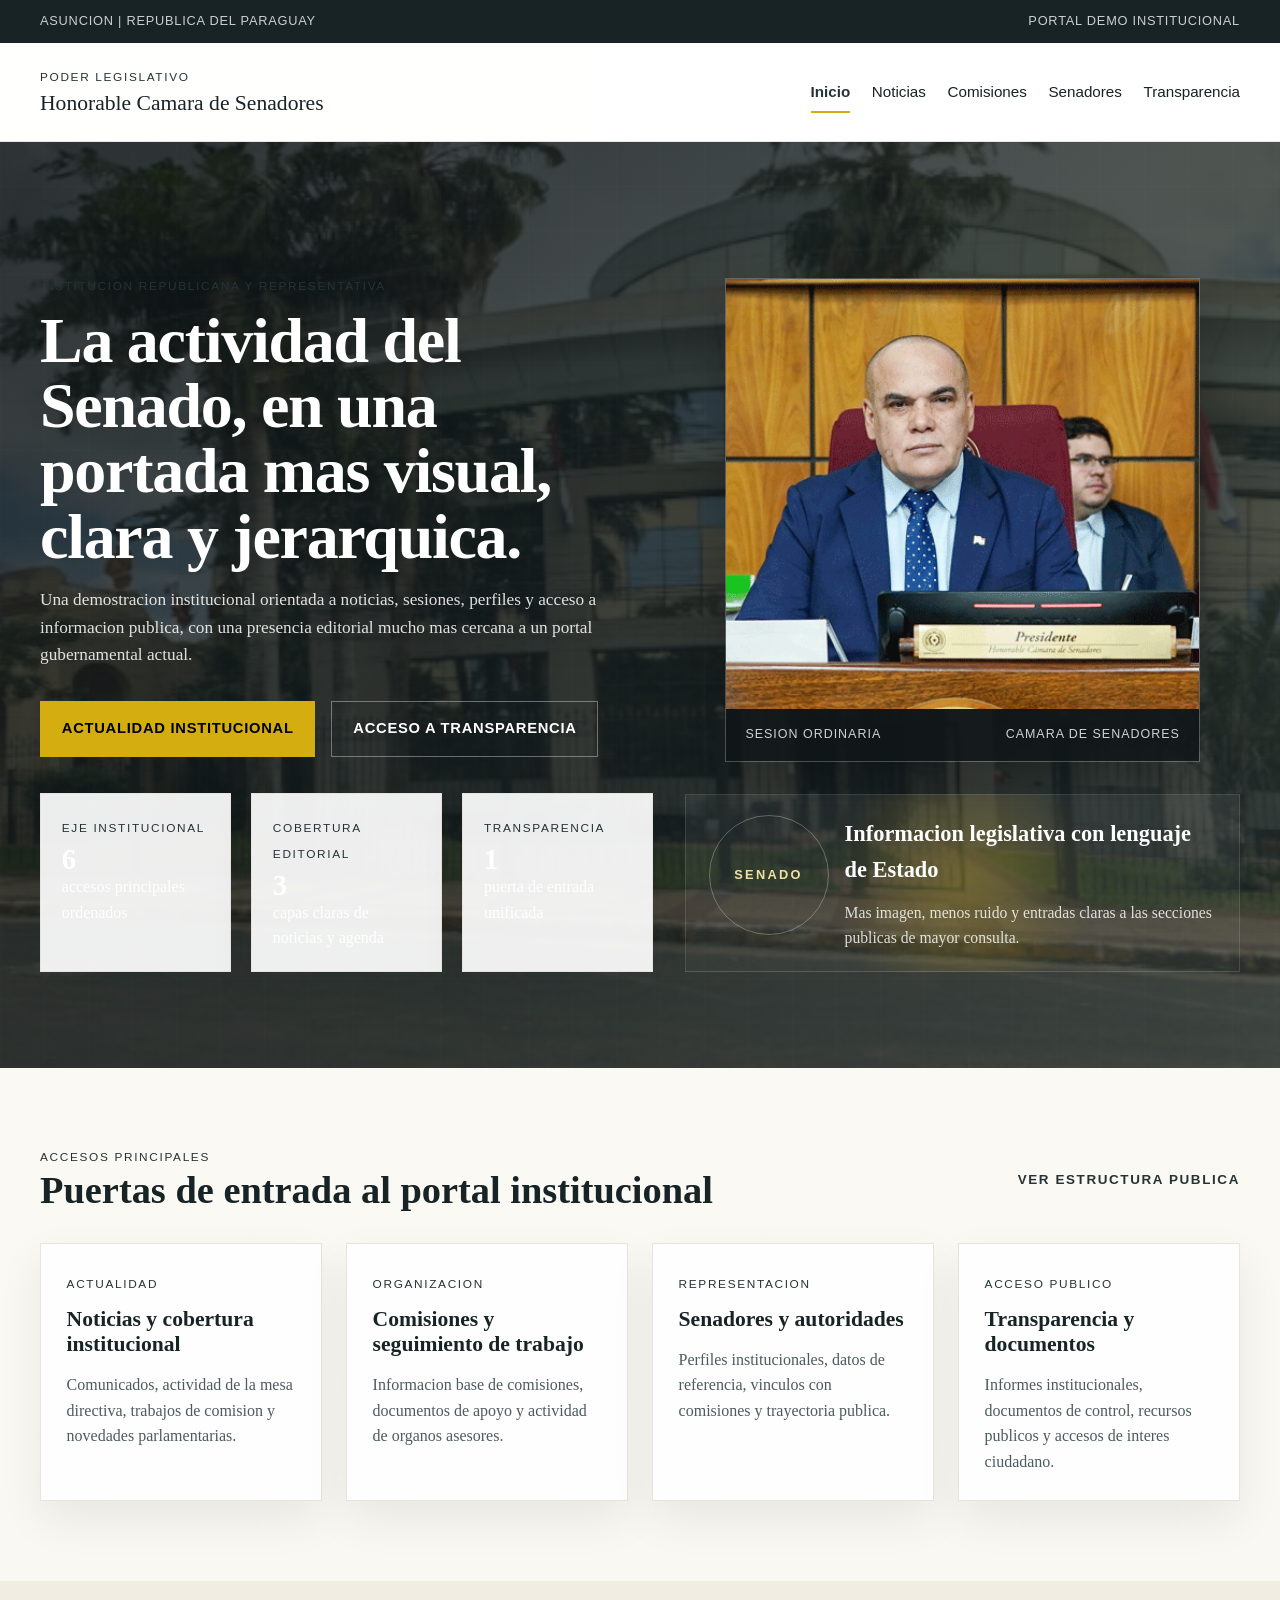
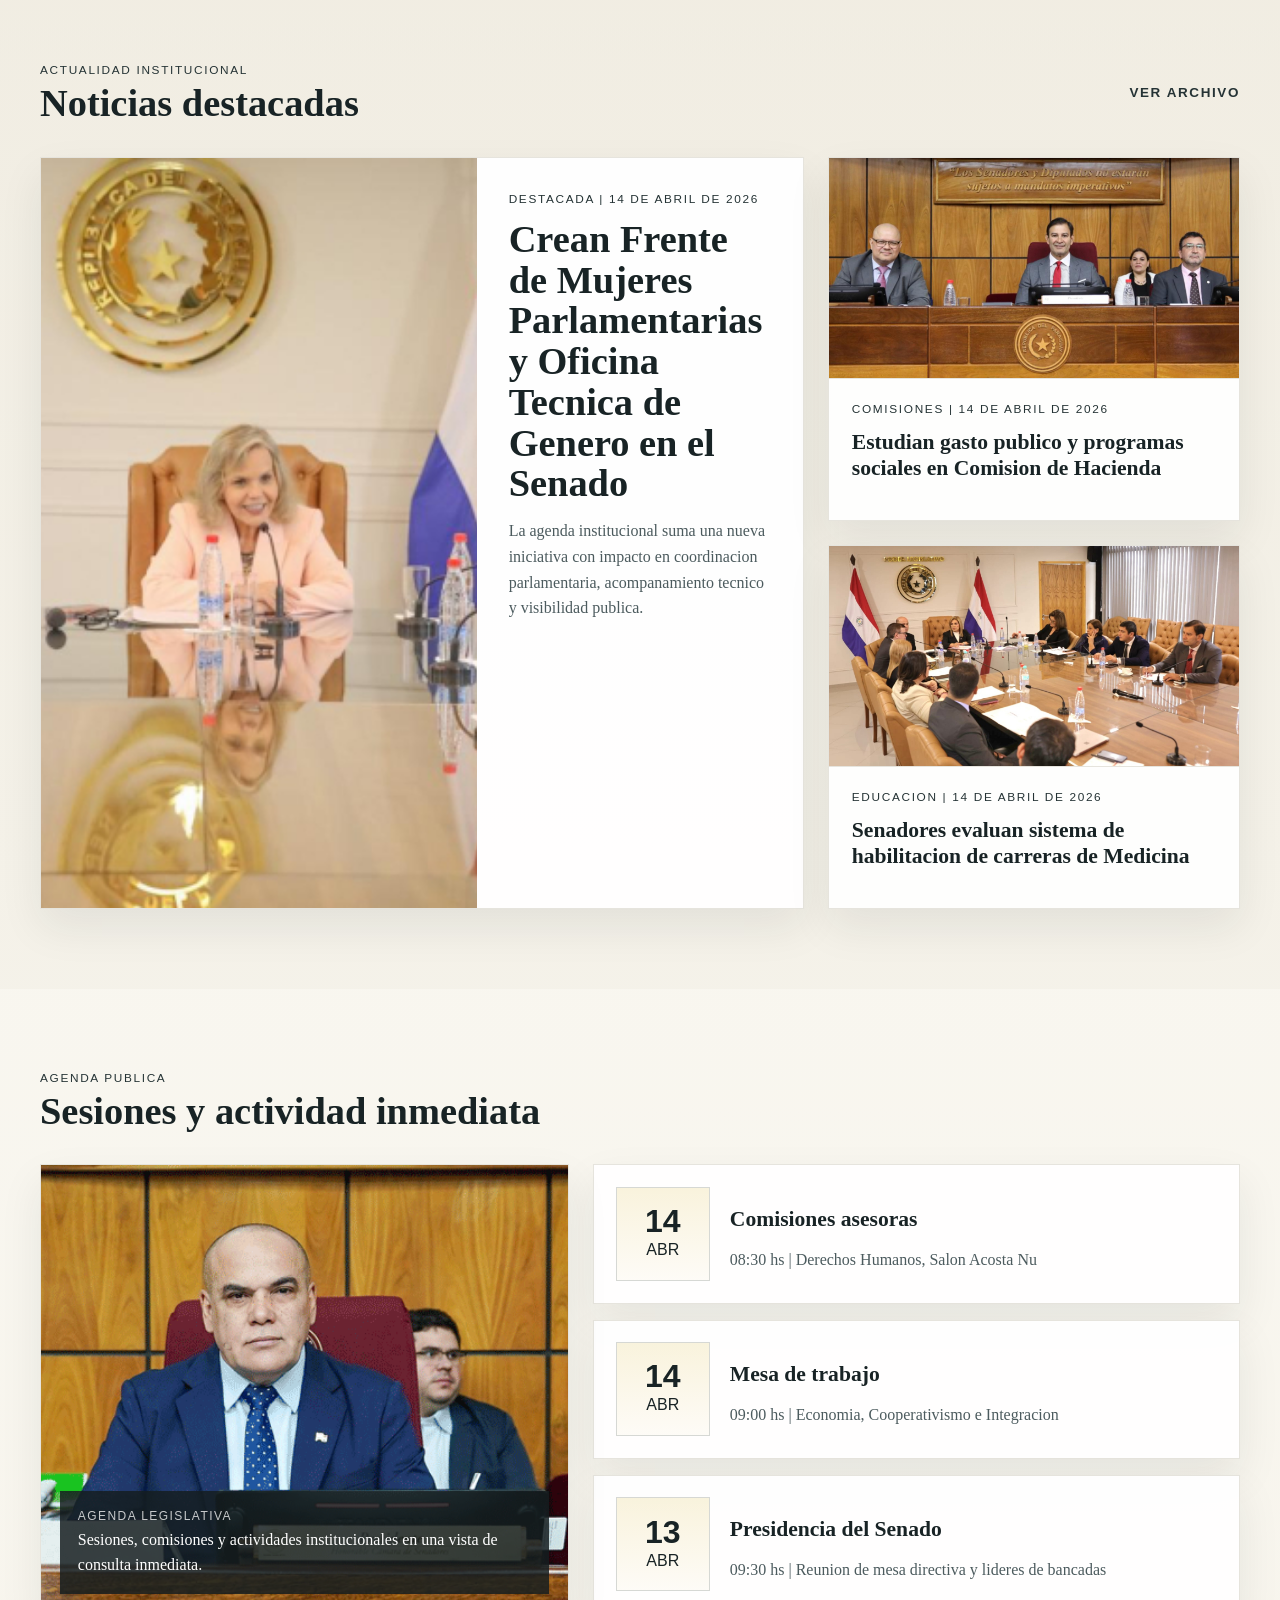
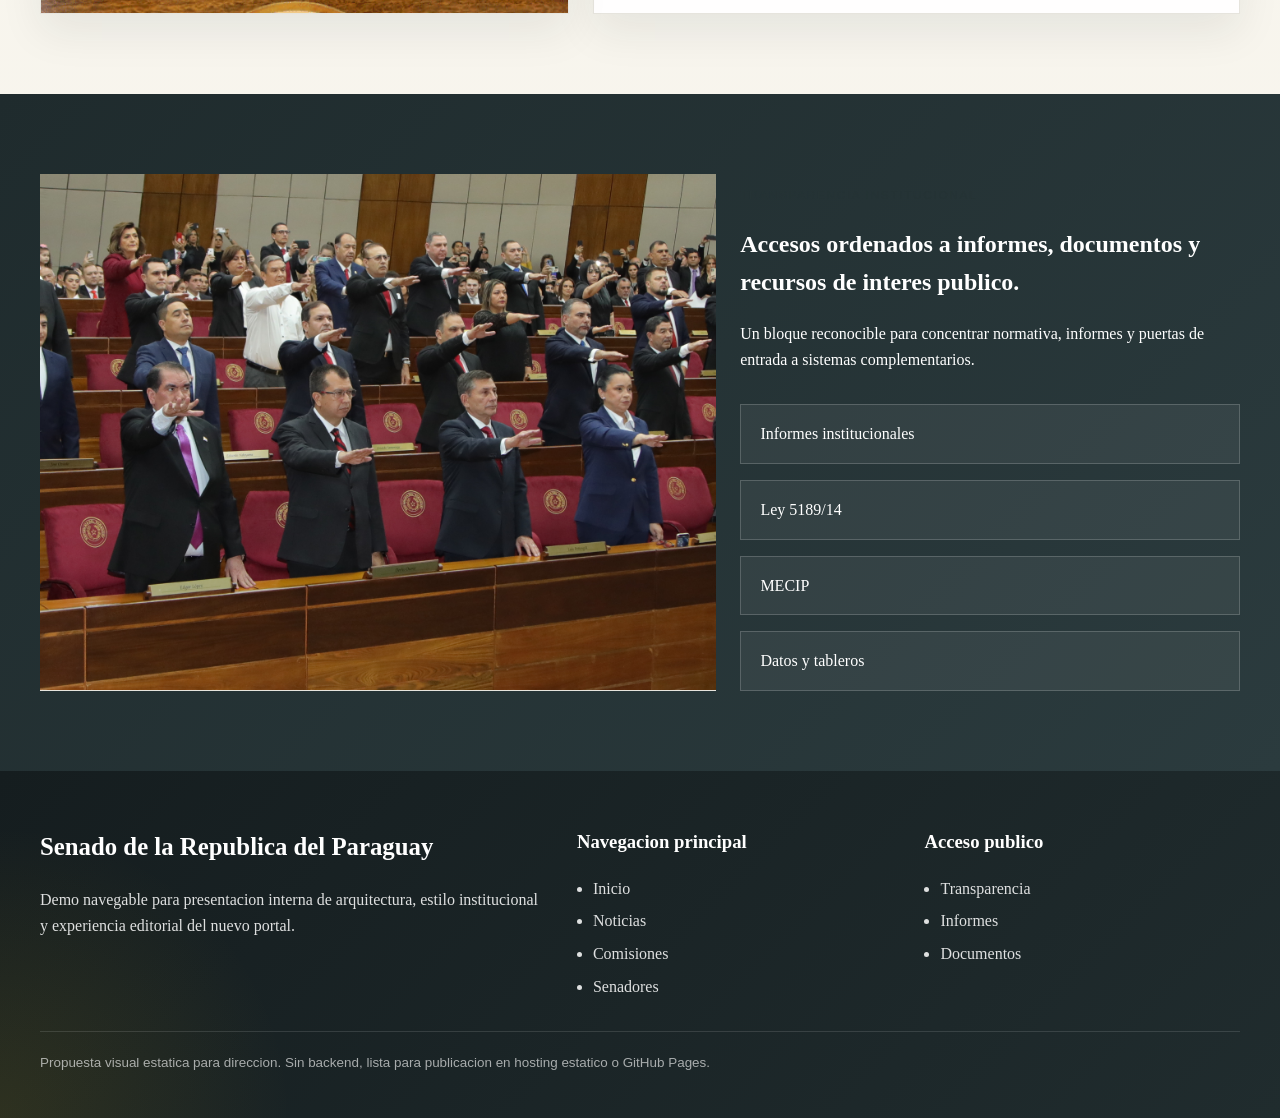
==== docs/index.html @ e6d61721 "Add files via upload" ====
<!DOCTYPE html>
<html lang="es">
<head>
  <meta charset="UTF-8">
  <meta name="viewport" content="width=device-width, initial-scale=1.0">
  <title>Honorable Camara de Senadores | Inicio</title>
  <link rel="stylesheet" href="styles.css">
</head>
<body>
  <div class="topbar">
    <div class="container topbar__inner">
      <span>Asuncion | Republica del Paraguay</span>
      <span>Portal demo institucional</span>
    </div>
  </div>

  <header class="site-header">
    <div class="container site-header__inner">
      <a class="brand" href="index.html">
        <span class="brand__eyebrow">Poder Legislativo</span>
        <span class="brand__title">Honorable Camara de Senadores</span>
      </a>
      <nav class="site-nav" aria-label="Principal">
        <a href="index.html" class="is-active">Inicio</a>
        <a href="noticias.html">Noticias</a>
        <a href="comision.html">Comisiones</a>
        <a href="senador.html">Senadores</a>
        <a href="transparencia.html">Transparencia</a>
      </nav>
    </div>
  </header>

  <main>
    <section class="hero">
      <div class="container hero__inner">
        <div class="hero__panel">
          <p class="section-kicker">Institucion republicana y representativa</p>
          <h1>La actividad del Senado, en una portada mas visual, clara y jerarquica.</h1>
          <p class="hero__text">Una demostracion institucional orientada a noticias, sesiones, perfiles y acceso a informacion publica, con una presencia editorial mucho mas cercana a un portal gubernamental actual.</p>
          <div class="hero__actions">
            <a class="button button--primary" href="noticias.html">Actualidad institucional</a>
            <a class="button button--secondary" href="transparencia.html">Acceso a transparencia</a>
          </div>

          <div class="metrics">
            <article class="metric">
              <span class="metric__label">Eje institucional</span>
              <strong>6</strong>
              <span>accesos principales ordenados</span>
            </article>
            <article class="metric">
              <span class="metric__label">Cobertura editorial</span>
              <strong>3</strong>
              <span>capas claras de noticias y agenda</span>
            </article>
            <article class="metric">
              <span class="metric__label">Transparencia</span>
              <strong>1</strong>
              <span>puerta de entrada unificada</span>
            </article>
          </div>
        </div>

        <aside class="hero__aside">
          <figure class="hero__media">
            <img src="assets/img/sesion-ordinaria.png" alt="Sesion ordinaria de la Camara de Senadores">
            <figcaption>
              <span>Sesion ordinaria</span>
              <span>Camara de Senadores</span>
            </figcaption>
          </figure>
          <div class="hero-seal">
            <div class="hero-seal__crest">Senado</div>
            <div>
              <h2>Informacion legislativa con lenguaje de Estado</h2>
              <p>Mas imagen, menos ruido y entradas claras a las secciones publicas de mayor consulta.</p>
            </div>
          </div>
        </aside>
      </div>
    </section>

    <section class="section">
      <div class="container">
        <div class="section-heading">
          <div>
            <p class="section-kicker">Accesos principales</p>
            <h2>Puertas de entrada al portal institucional</h2>
          </div>
          <a class="section-link" href="transparencia.html">Ver estructura publica</a>
        </div>

        <div class="grid grid--4">
          <a class="card card--link" href="noticias.html">
            <span class="eyebrow-chip">Actualidad</span>
            <h3>Noticias y cobertura institucional</h3>
            <p>Comunicados, actividad de la mesa directiva, trabajos de comision y novedades parlamentarias.</p>
          </a>
          <a class="card card--link" href="comision.html">
            <span class="eyebrow-chip">Organizacion</span>
            <h3>Comisiones y seguimiento de trabajo</h3>
            <p>Informacion base de comisiones, documentos de apoyo y actividad de organos asesores.</p>
          </a>
          <a class="card card--link" href="senador.html">
            <span class="eyebrow-chip">Representacion</span>
            <h3>Senadores y autoridades</h3>
            <p>Perfiles institucionales, datos de referencia, vinculos con comisiones y trayectoria publica.</p>
          </a>
          <a class="card card--link" href="transparencia.html">
            <span class="eyebrow-chip">Acceso publico</span>
            <h3>Transparencia y documentos</h3>
            <p>Informes institucionales, documentos de control, recursos publicos y accesos de interes ciudadano.</p>
          </a>
        </div>
      </div>
    </section>

    <section class="section section--alt">
      <div class="container">
        <div class="section-heading">
          <div>
            <p class="section-kicker">Actualidad institucional</p>
            <h2>Noticias destacadas</h2>
          </div>
          <a class="section-link" href="noticias.html">Ver archivo</a>
        </div>

        <div class="grid grid--news">
          <a class="feature-story" href="noticia.html">
            <div class="feature-story__media">
              <img src="assets/img/noticia-genero.jpeg" alt="Presentacion institucional en el Senado">
            </div>
            <div class="feature-story__content">
              <div class="news-card__meta">Destacada | 14 de abril de 2026</div>
              <h3>Crean Frente de Mujeres Parlamentarias y Oficina Tecnica de Genero en el Senado</h3>
              <p>La agenda institucional suma una nueva iniciativa con impacto en coordinacion parlamentaria, acompanamiento tecnico y visibilidad publica.</p>
            </div>
          </a>
          <div class="stack">
            <a class="news-card" href="noticia.html">
              <div class="news-card__media">
                <img src="assets/img/noticia-hacienda.jpeg" alt="Comision de Hacienda en reunion de trabajo">
              </div>
              <div class="news-card__body">
                <div class="news-card__meta">Comisiones | 14 de abril de 2026</div>
                <h3>Estudian gasto publico y programas sociales en Comision de Hacienda</h3>
              </div>
            </a>
            <a class="news-card" href="noticia.html">
              <div class="news-card__media">
                <img src="assets/img/noticia-educacion.jpeg" alt="Reunion de trabajo de comision legislativa">
              </div>
              <div class="news-card__body">
                <div class="news-card__meta">Educacion | 14 de abril de 2026</div>
                <h3>Senadores evaluan sistema de habilitacion de carreras de Medicina</h3>
              </div>
            </a>
          </div>
        </div>
      </div>
    </section>

    <section class="section">
      <div class="container">
        <div class="section-heading">
          <div>
            <p class="section-kicker">Agenda publica</p>
            <h2>Sesiones y actividad inmediata</h2>
          </div>
        </div>

        <div class="agenda-layout">
          <article class="agenda-visual">
            <img src="assets/img/sesion-ordinaria.png" alt="Sala de sesiones del Senado">
            <div class="agenda-visual__caption">
              <span>Agenda legislativa</span>
              Sesiones, comisiones y actividades institucionales en una vista de consulta inmediata.
            </div>
          </article>
          <div class="agenda-list">
            <article class="agenda-card agenda-card--stack">
              <div class="agenda-card__date">
                <strong>14</strong>
                <span>ABR</span>
              </div>
              <div>
                <h3>Comisiones asesoras</h3>
                <p>08:30 hs | Derechos Humanos, Salon Acosta Nu</p>
              </div>
            </article>
            <article class="agenda-card agenda-card--stack">
              <div class="agenda-card__date">
                <strong>14</strong>
                <span>ABR</span>
              </div>
              <div>
                <h3>Mesa de trabajo</h3>
                <p>09:00 hs | Economia, Cooperativismo e Integracion</p>
              </div>
            </article>
            <article class="agenda-card agenda-card--stack">
              <div class="agenda-card__date">
                <strong>13</strong>
                <span>ABR</span>
              </div>
              <div>
                <h3>Presidencia del Senado</h3>
                <p>09:30 hs | Reunion de mesa directiva y lideres de bancadas</p>
              </div>
            </article>
          </div>
        </div>
      </div>
    </section>

    <section class="section section--dark">
      <div class="container transparency-panel">
        <div class="transparency-panel__media">
          <img src="assets/img/juramento-senadores.jpg" alt="Acto institucional en la Camara de Senadores">
        </div>
        <div class="transparency-panel__content">
          <div>
            <p class="section-kicker">Transparencia institucional</p>
            <h2>Accesos ordenados a informes, documentos y recursos de interes publico.</h2>
            <p>Un bloque reconocible para concentrar normativa, informes y puertas de entrada a sistemas complementarios.</p>
          </div>
          <div class="transparency-links">
            <a href="transparencia.html">Informes institucionales</a>
            <a href="transparencia.html">Ley 5189/14</a>
            <a href="transparencia.html">MECIP</a>
            <a href="transparencia.html">Datos y tableros</a>
          </div>
        </div>
      </div>
    </section>
  </main>

  <footer class="site-footer">
    <div class="container footer-grid">
      <div>
        <h2>Senado de la Republica del Paraguay</h2>
        <p>Demo navegable para presentacion interna de arquitectura, estilo institucional y experiencia editorial del nuevo portal.</p>
      </div>
      <div>
        <h3>Navegacion principal</h3>
        <ul>
          <li><a href="index.html">Inicio</a></li>
          <li><a href="noticias.html">Noticias</a></li>
          <li><a href="comision.html">Comisiones</a></li>
          <li><a href="senador.html">Senadores</a></li>
        </ul>
      </div>
      <div>
        <h3>Acceso publico</h3>
        <ul>
          <li><a href="transparencia.html">Transparencia</a></li>
          <li><a href="transparencia.html">Informes</a></li>
          <li><a href="transparencia.html">Documentos</a></li>
        </ul>
      </div>
    </div>
    <div class="container footer-note">
      Propuesta visual estatica para direccion. Sin backend, lista para publicacion en hosting estatico o GitHub Pages.
    </div>
  </footer>
</body>
</html>
---- docs/styles.css ----
:root {
  --black: #000000;
  --ink: #182325;
  --charcoal: #253335;
  --slate: #4c5b5e;
  --gray: #8e9290;
  --light-gray: #d6d8d4;
  --line: #e6e4dd;
  --gold: #d4ad10;
  --gold-soft: #efe1a3;
  --surface: #f4f1e8;
  --surface-strong: #ece7da;
  --white: #ffffff;
  --max-width: 1200px;
  --shadow-soft: 0 18px 40px rgba(24, 35, 37, 0.08);
  --shadow-line: 0 1px 0 rgba(24, 35, 37, 0.08);
}

*,
*::before,
*::after {
  box-sizing: border-box;
}

html {
  scroll-behavior: smooth;
}

body {
  margin: 0;
  font-family: "Georgia", "Times New Roman", serif;
  color: var(--ink);
  background:
    radial-gradient(circle at top left, rgba(212, 173, 16, 0.08), transparent 22%),
    linear-gradient(180deg, #fcfbf7 0%, #f6f3ea 100%);
  line-height: 1.6;
}

a {
  color: inherit;
  text-decoration: none;
}

img {
  display: block;
  max-width: 100%;
  height: auto;
}

.container {
  width: min(var(--max-width), calc(100% - 48px));
  margin: 0 auto;
}

.topbar {
  background: var(--ink);
  color: rgba(255, 255, 255, 0.78);
  font-family: Arial, Helvetica, sans-serif;
  font-size: 0.8rem;
  letter-spacing: 0.06em;
  text-transform: uppercase;
}

.topbar__inner {
  display: flex;
  justify-content: space-between;
  gap: 1rem;
  padding: 0.7rem 0;
}

.site-header {
  position: sticky;
  top: 0;
  z-index: 20;
  border-bottom: 1px solid rgba(24, 35, 37, 0.1);
  background: rgba(255, 255, 255, 0.94);
  backdrop-filter: blur(16px);
  box-shadow: var(--shadow-line);
}

.site-header__inner {
  display: flex;
  align-items: center;
  justify-content: space-between;
  gap: 2rem;
  min-height: 98px;
}

.brand {
  display: grid;
  gap: 0.3rem;
  max-width: 360px;
}

.brand__eyebrow,
.section-kicker,
.news-card__meta,
.news-row__meta,
.metric__label,
.eyebrow-chip {
  font-family: Arial, Helvetica, sans-serif;
  text-transform: uppercase;
  letter-spacing: 0.14em;
  color: var(--charcoal);
  font-size: 0.74rem;
}

.brand__title {
  font-size: 1.35rem;
  line-height: 1.15;
}

.site-nav {
  display: flex;
  flex-wrap: wrap;
  align-items: center;
  gap: 1.35rem;
  font-family: Arial, Helvetica, sans-serif;
  font-size: 0.95rem;
}

.site-nav a {
  position: relative;
  padding: 0.3rem 0;
}

.site-nav a::after {
  content: "";
  position: absolute;
  left: 0;
  bottom: -0.25rem;
  width: 100%;
  height: 2px;
  background: var(--gold);
  transform: scaleX(0);
  transform-origin: left;
  transition: transform 0.2s ease;
}

.site-nav a:hover::after,
.site-nav a.is-active::after,
.section-link::after {
  transform: scaleX(1);
}

.site-nav a.is-active {
  color: var(--charcoal);
  font-weight: 700;
}

.hero {
  position: relative;
  overflow: hidden;
  color: var(--white);
  background:
    linear-gradient(135deg, rgba(13, 19, 21, 0.84), rgba(37, 51, 53, 0.7)),
    radial-gradient(circle at top right, rgba(212, 173, 16, 0.18), transparent 28%),
    url("assets/img/sede-senado.jpeg") center center / cover no-repeat;
}

.hero::before {
  content: "";
  position: absolute;
  inset: 0;
  background:
    linear-gradient(90deg, rgba(255, 255, 255, 0.04) 1px, transparent 1px),
    linear-gradient(rgba(255, 255, 255, 0.04) 1px, transparent 1px);
  background-size: 44px 44px;
  opacity: 0.28;
}

.hero__inner {
  position: relative;
  display: grid;
  grid-template-columns: minmax(0, 1.05fr) minmax(340px, 0.95fr);
  gap: 2rem;
  align-items: end;
  padding: 7.5rem 0 6rem;
}

.hero__panel h1,
.page-header h1,
.article h1 {
  margin: 0 0 1rem;
  font-size: clamp(2.7rem, 5vw, 4.6rem);
  line-height: 1.02;
  letter-spacing: -0.02em;
}

.hero__text,
.article__lead,
.page-header p {
  max-width: 48rem;
  font-size: 1.08rem;
  color: rgba(255, 255, 255, 0.86);
}

.hero__actions {
  display: flex;
  flex-wrap: wrap;
  gap: 1rem;
  margin-top: 2rem;
}

.hero__aside {
  display: grid;
  gap: 1rem;
}

.hero__media {
  overflow: hidden;
  border: 1px solid rgba(255, 255, 255, 0.16);
  box-shadow: 0 28px 60px rgba(0, 0, 0, 0.28);
  background: rgba(255, 255, 255, 0.06);
}

.hero__media img {
  width: 100%;
  min-height: 430px;
  object-fit: cover;
}

.hero__media figcaption {
  display: flex;
  justify-content: space-between;
  gap: 1rem;
  padding: 1rem 1.2rem;
  background: rgba(13, 19, 21, 0.86);
  font-family: Arial, Helvetica, sans-serif;
  font-size: 0.78rem;
  letter-spacing: 0.08em;
  text-transform: uppercase;
  color: rgba(255, 255, 255, 0.8);
}

.hero-seal {
  display: grid;
  grid-template-columns: 120px 1fr;
  gap: 1rem;
  align-items: center;
  padding: 1.25rem 1.4rem;
  border: 1px solid rgba(255, 255, 255, 0.12);
  background:
    linear-gradient(180deg, rgba(255, 255, 255, 0.06), rgba(255, 255, 255, 0.02)),
    radial-gradient(circle at center, rgba(212, 173, 16, 0.3), transparent 46%);
}

.hero-seal__crest {
  width: 120px;
  height: 120px;
  border: 1px solid rgba(255, 255, 255, 0.28);
  border-radius: 50%;
  display: grid;
  place-items: center;
  margin-bottom: 1rem;
  color: var(--gold-soft);
  font-family: Arial, Helvetica, sans-serif;
  font-weight: 700;
  font-size: 0.8rem;
  letter-spacing: 0.18em;
  text-transform: uppercase;
}

.hero-seal h2 {
  margin: 0;
  font-size: 1.4rem;
}

.hero-seal p {
  margin: 0.75rem 0 0;
  color: rgba(255, 255, 255, 0.82);
  font-size: 0.98rem;
}

.button {
  display: inline-flex;
  align-items: center;
  justify-content: center;
  min-height: 50px;
  padding: 0.95rem 1.3rem;
  border: 1px solid transparent;
  font-family: Arial, Helvetica, sans-serif;
  font-size: 0.92rem;
  font-weight: 700;
  letter-spacing: 0.05em;
  text-transform: uppercase;
}

.button--primary {
  background: var(--gold);
  color: var(--black);
}

.button--secondary {
  border-color: rgba(255, 255, 255, 0.36);
  color: var(--white);
}

.section,
.page-main {
  padding: 5rem 0;
}

.section--alt {
  background:
    linear-gradient(180deg, rgba(236, 231, 218, 0.65), rgba(244, 241, 232, 0.86));
}

.section--dark {
  background:
    linear-gradient(135deg, #1f2b2d, #2b3b3e);
  color: var(--white);
}

.section-heading {
  display: flex;
  align-items: end;
  justify-content: space-between;
  gap: 1.5rem;
  margin-bottom: 2rem;
}

.section-heading h2,
.card h2,
.detail-block h2,
.side-card h2 {
  margin: 0.2rem 0 0;
  font-size: clamp(1.9rem, 3vw, 2.6rem);
  line-height: 1.08;
}

.section-heading p {
  margin: 0;
}

.section-link {
  position: relative;
  align-self: center;
  font-family: Arial, Helvetica, sans-serif;
  font-size: 0.84rem;
  font-weight: 700;
  letter-spacing: 0.12em;
  text-transform: uppercase;
  color: var(--charcoal);
}

.section-link::after {
  content: "";
  position: absolute;
  left: 0;
  right: 0;
  bottom: -0.35rem;
  height: 2px;
  background: var(--gold);
  transform: scaleX(0);
  transform-origin: left;
  transition: transform 0.2s ease;
}

.section-link:hover::after {
  transform: scaleX(1);
}

.grid {
  display: grid;
  gap: 1.5rem;
}

.grid--4 {
  grid-template-columns: repeat(4, 1fr);
}

.grid--3 {
  grid-template-columns: repeat(3, 1fr);
}

.grid--2 {
  grid-template-columns: repeat(2, 1fr);
}

.grid--news {
  grid-template-columns: minmax(0, 1.3fr) minmax(0, 0.7fr);
}

.card,
.news-card,
.agenda-card,
.side-card,
.news-row,
.detail-block,
.metric,
.hub-card {
  border: 1px solid var(--line);
  background: rgba(255, 255, 255, 0.92);
  box-shadow: var(--shadow-soft);
}

.card,
.news-card,
.side-card,
.news-row,
.detail-block,
.hub-card {
  padding: 1.6rem;
}

.card--link,
.news-card,
.news-row,
.hub-card {
  position: relative;
  overflow: hidden;
  transition: transform 0.22s ease, border-color 0.22s ease, box-shadow 0.22s ease;
}

.card--link::before,
.news-card::before,
.news-row::before,
.hub-card::before {
  content: "";
  position: absolute;
  inset: 0 auto 0 0;
  width: 4px;
  background: linear-gradient(180deg, var(--gold), #b69008);
  opacity: 0;
  transition: opacity 0.22s ease;
}

.card--link:hover,
.news-card:hover,
.news-row:hover,
.hub-card:hover {
  transform: translateY(-4px);
  border-color: rgba(212, 173, 16, 0.4);
}

.card--link:hover::before,
.news-card:hover::before,
.news-row:hover::before,
.hub-card:hover::before {
  opacity: 1;
}

.card h3,
.news-card h3,
.agenda-card h3,
.news-row h2,
.hub-card h3 {
  margin: 0.7rem 0 0.9rem;
  font-size: 1.35rem;
  line-height: 1.18;
}

.card p,
.news-card p,
.news-row p,
.agenda-card p,
.hub-card p {
  margin: 0;
  color: var(--slate);
}

.metrics {
  display: grid;
  grid-template-columns: repeat(3, 1fr);
  gap: 1.25rem;
  margin-top: 2.25rem;
}

.metric {
  padding: 1.25rem 1.3rem;
}

.metric strong {
  display: block;
  margin-top: 0.35rem;
  font-size: 1.8rem;
  line-height: 1;
}

.feature-story {
  display: grid;
  grid-template-columns: minmax(0, 1.2fr) minmax(280px, 0.9fr);
  overflow: hidden;
  border: 1px solid var(--line);
  background: rgba(255, 255, 255, 0.96);
  box-shadow: var(--shadow-soft);
}

.feature-story__media img,
.news-card__media img,
.news-row__image img,
.article__image img,
.profile__photo img,
.agenda-visual img,
.transparency-panel__media img,
.detail-hero img {
  width: 100%;
  height: 100%;
  object-fit: cover;
}

.feature-story__content {
  padding: 2rem;
}

.feature-story__content h3 {
  margin: 0.65rem 0 0.9rem;
  font-size: clamp(1.8rem, 3vw, 2.45rem);
  line-height: 1.06;
}

.feature-story__content p {
  margin: 0;
  color: var(--slate);
}

.stack {
  display: grid;
  gap: 1.5rem;
}

.news-card {
  padding: 0;
}

.news-card__media,
.news-row__image,
.transparency-panel__media,
.detail-hero {
  overflow: hidden;
  border-bottom: 1px solid var(--line);
}

.news-card__body {
  padding: 1.35rem 1.4rem 1.5rem;
}

.news-card__media img {
  min-height: 220px;
}

.news-row__image img {
  min-height: 190px;
}

.agenda-card {
  display: grid;
  grid-template-columns: 94px 1fr;
  gap: 1.25rem;
  padding: 1.35rem;
  align-items: center;
}

.agenda-card__date {
  display: flex;
  flex-direction: column;
  justify-content: center;
  align-items: center;
  min-height: 94px;
  border: 1px solid var(--light-gray);
  background:
    linear-gradient(180deg, rgba(212, 173, 16, 0.14), rgba(212, 173, 16, 0.03));
  font-family: Arial, Helvetica, sans-serif;
}

.agenda-card__date strong {
  font-size: 2rem;
  line-height: 1;
}

.agenda-layout {
  display: grid;
  grid-template-columns: minmax(0, 0.9fr) minmax(0, 1.1fr);
  gap: 1.5rem;
}

.agenda-visual {
  position: relative;
  overflow: hidden;
  border: 1px solid var(--line);
  box-shadow: var(--shadow-soft);
}

.agenda-visual__caption {
  position: absolute;
  left: 1.2rem;
  right: 1.2rem;
  bottom: 1.2rem;
  padding: 1rem 1.1rem;
  background: rgba(21, 29, 31, 0.84);
  color: var(--white);
}

.agenda-visual__caption span {
  display: block;
  font-family: Arial, Helvetica, sans-serif;
  font-size: 0.75rem;
  letter-spacing: 0.12em;
  text-transform: uppercase;
  color: rgba(255, 255, 255, 0.76);
}

.agenda-list {
  display: grid;
  gap: 1rem;
}

.agenda-card--stack {
  background: rgba(255, 255, 255, 0.95);
}

.section-split {
  display: grid;
  grid-template-columns: minmax(0, 1.3fr) minmax(300px, 0.9fr);
  gap: 2rem;
  align-items: start;
}

.transparency-links {
  display: grid;
  gap: 1rem;
}

.transparency-links a {
  display: block;
  padding: 1rem 1.2rem;
  border: 1px solid rgba(255, 255, 255, 0.18);
  background: rgba(255, 255, 255, 0.06);
}

.transparency-panel {
  display: grid;
  grid-template-columns: minmax(0, 1.15fr) minmax(260px, 0.85fr);
  gap: 1.5rem;
  align-items: stretch;
}

.transparency-panel__content {
  display: grid;
  gap: 1rem;
}

.transparency-panel__media img {
  min-height: 100%;
}

.page-main {
  min-height: calc(100vh - 220px);
}

.page-header {
  margin-bottom: 2.5rem;
  padding-bottom: 1.8rem;
  border-bottom: 1px solid var(--line);
}

.page-header p,
.article__lead {
  color: var(--slate);
}

.news-list {
  display: grid;
  gap: 1.25rem;
}

.news-row {
  display: grid;
  grid-template-columns: 260px minmax(0, 1fr);
  gap: 1.4rem;
  padding: 1.8rem;
}

.article__container {
  display: grid;
  grid-template-columns: minmax(0, 2.1fr) 340px;
  gap: 2rem;
}

.article__main {
  min-width: 0;
}

.article__image,
.profile__photo {
  border: 1px solid var(--light-gray);
  background:
    linear-gradient(145deg, rgba(212, 173, 16, 0.18), rgba(37, 51, 53, 0.06)),
    linear-gradient(135deg, #dcd5c5, #f4efe4);
  box-shadow: var(--shadow-soft);
}

.article__image {
  overflow: hidden;
  min-height: 340px;
  margin: 2rem 0;
}

.article__content p + p {
  margin-top: 1rem;
}

.side-card,
.detail-block {
  margin-bottom: 1rem;
}

.side-card ul,
.plain-list {
  margin: 0;
  padding-left: 1.1rem;
}

.side-card li + li,
.plain-list li + li {
  margin-top: 0.5rem;
}

.profile {
  display: grid;
  grid-template-columns: 300px minmax(0, 1fr);
  gap: 2rem;
}

.profile__photo {
  overflow: hidden;
  min-height: 420px;
}

.detail-hero {
  margin-bottom: 1.25rem;
  border: 1px solid var(--line);
  box-shadow: var(--shadow-soft);
}

.detail-hero img {
  min-height: 260px;
}

.hub-grid {
  display: grid;
  grid-template-columns: repeat(2, 1fr);
  gap: 1.5rem;
}

.hub-card__icon {
  width: 48px;
  height: 48px;
  border: 1px solid rgba(212, 173, 16, 0.38);
  display: grid;
  place-items: center;
  margin-bottom: 1rem;
  font-family: Arial, Helvetica, sans-serif;
  font-size: 0.74rem;
  font-weight: 700;
  letter-spacing: 0.16em;
  text-transform: uppercase;
  color: var(--charcoal);
  background: var(--surface);
}

.site-footer {
  position: relative;
  overflow: hidden;
  background: linear-gradient(135deg, #151d1f, #202c2e);
  color: rgba(255, 255, 255, 0.86);
  padding: 3.5rem 0 2.8rem;
}

.site-footer::before {
  content: "";
  position: absolute;
  inset: 0;
  background:
    radial-gradient(circle at bottom left, rgba(212, 173, 16, 0.12), transparent 22%);
  pointer-events: none;
}

.footer-grid {
  position: relative;
  display: grid;
  grid-template-columns: 1.6fr 1fr 1fr;
  gap: 2rem;
}

.site-footer h2,
.site-footer h3 {
  margin-top: 0;
  color: var(--white);
}

.site-footer h2 {
  font-size: 1.55rem;
}

.site-footer ul {
  margin: 0;
  padding-left: 1rem;
}

.site-footer li + li {
  margin-top: 0.45rem;
}

.footer-note {
  position: relative;
  margin-top: 2rem;
  padding-top: 1.2rem;
  border-top: 1px solid rgba(255, 255, 255, 0.12);
  font-family: Arial, Helvetica, sans-serif;
  font-size: 0.84rem;
  color: rgba(255, 255, 255, 0.62);
}

@media (max-width: 1080px) {
  .grid--4,
  .grid--3,
  .metrics,
  .section-split,
  .article__container,
  .profile,
  .footer-grid,
  .grid--news,
  .feature-story,
  .agenda-layout,
  .transparency-panel,
  .news-row {
    grid-template-columns: 1fr;
  }

  .hero__inner {
    grid-template-columns: 1fr;
  }
}

@media (max-width: 860px) {
  .grid--2,
  .hub-grid {
    grid-template-columns: 1fr;
  }

  .site-header__inner,
  .topbar__inner,
  .section-heading {
    flex-direction: column;
    align-items: flex-start;
  }
}

@media (max-width: 640px) {
  .container {
    width: min(var(--max-width), calc(100% - 32px));
  }

  .hero__inner {
    padding: 5.5rem 0 4.5rem;
  }

  .hero__panel h1,
  .page-header h1,
  .article h1 {
    font-size: 2.15rem;
  }

  .agenda-card {
    grid-template-columns: 1fr;
  }

  .hero__media img {
    min-height: 320px;
  }

  .button,
  .site-nav {
    width: 100%;
  }

  .site-nav {
    gap: 0.75rem 1rem;
  }
}
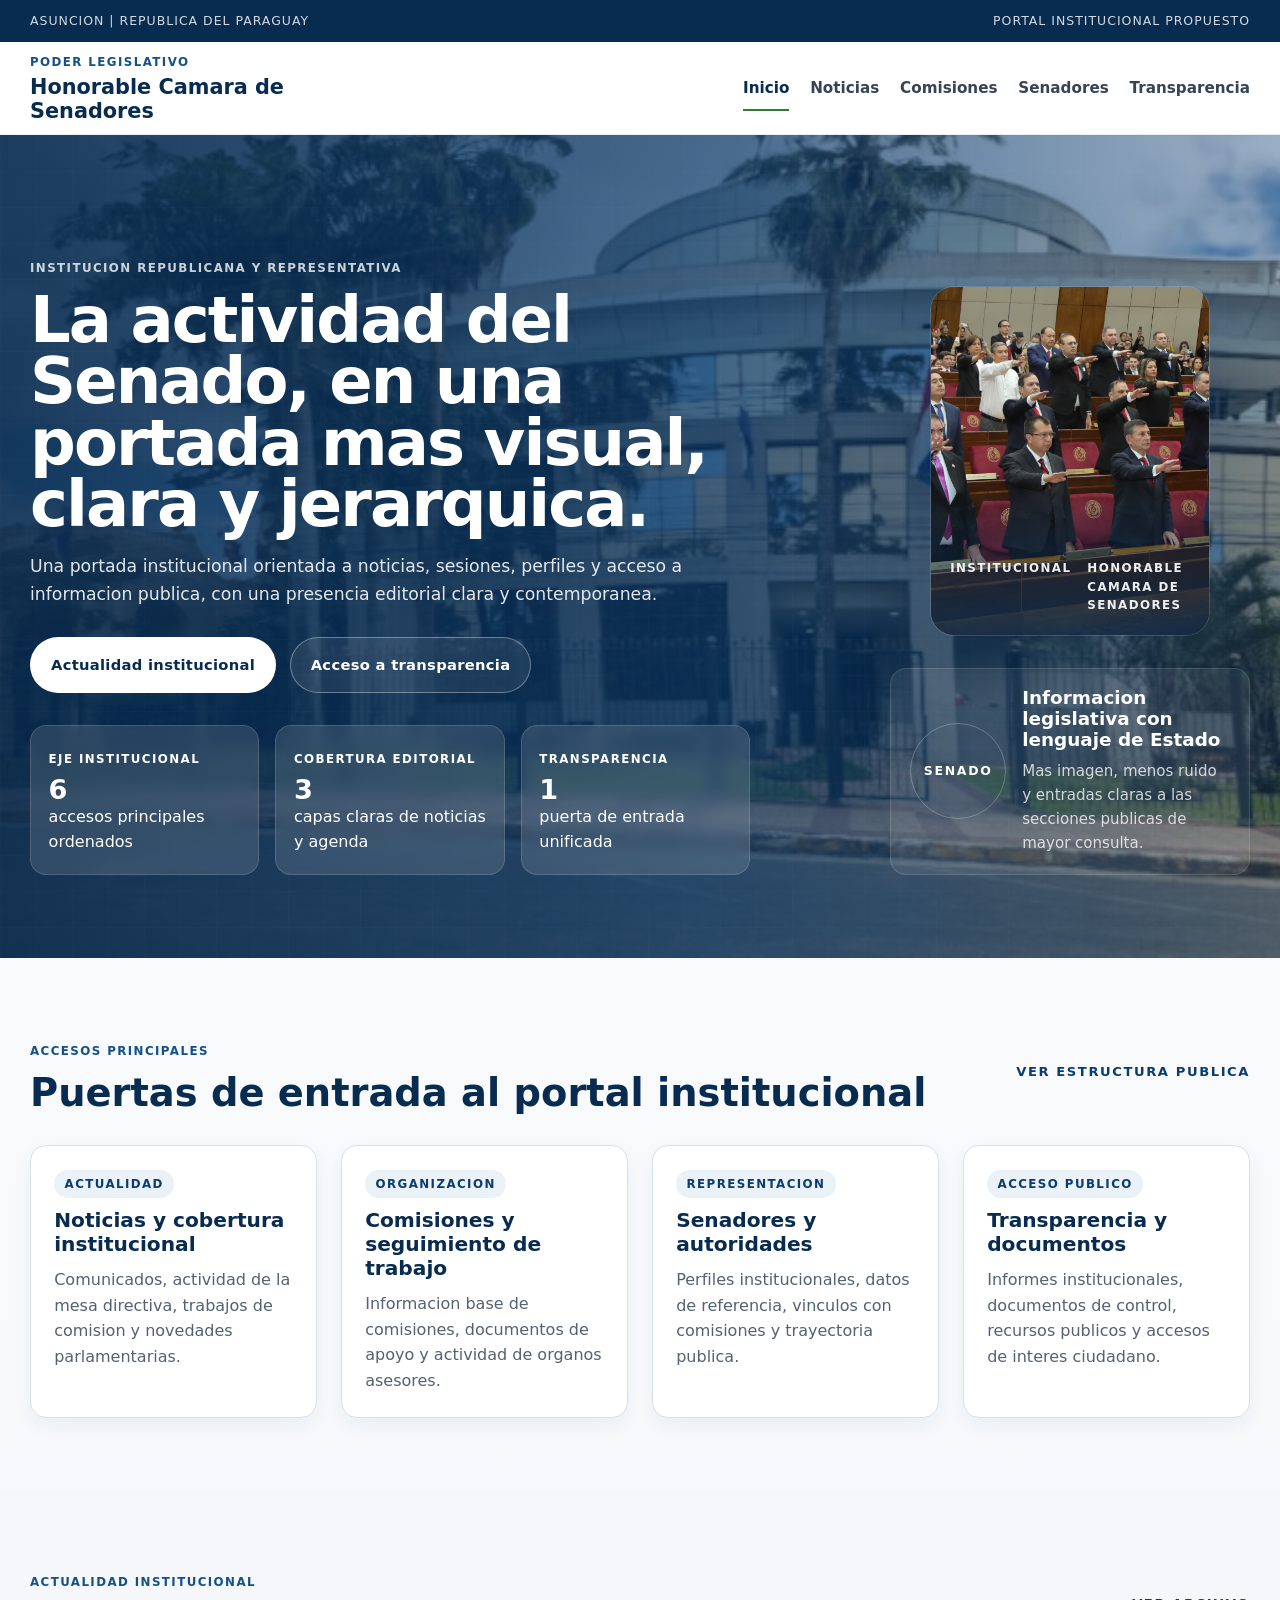
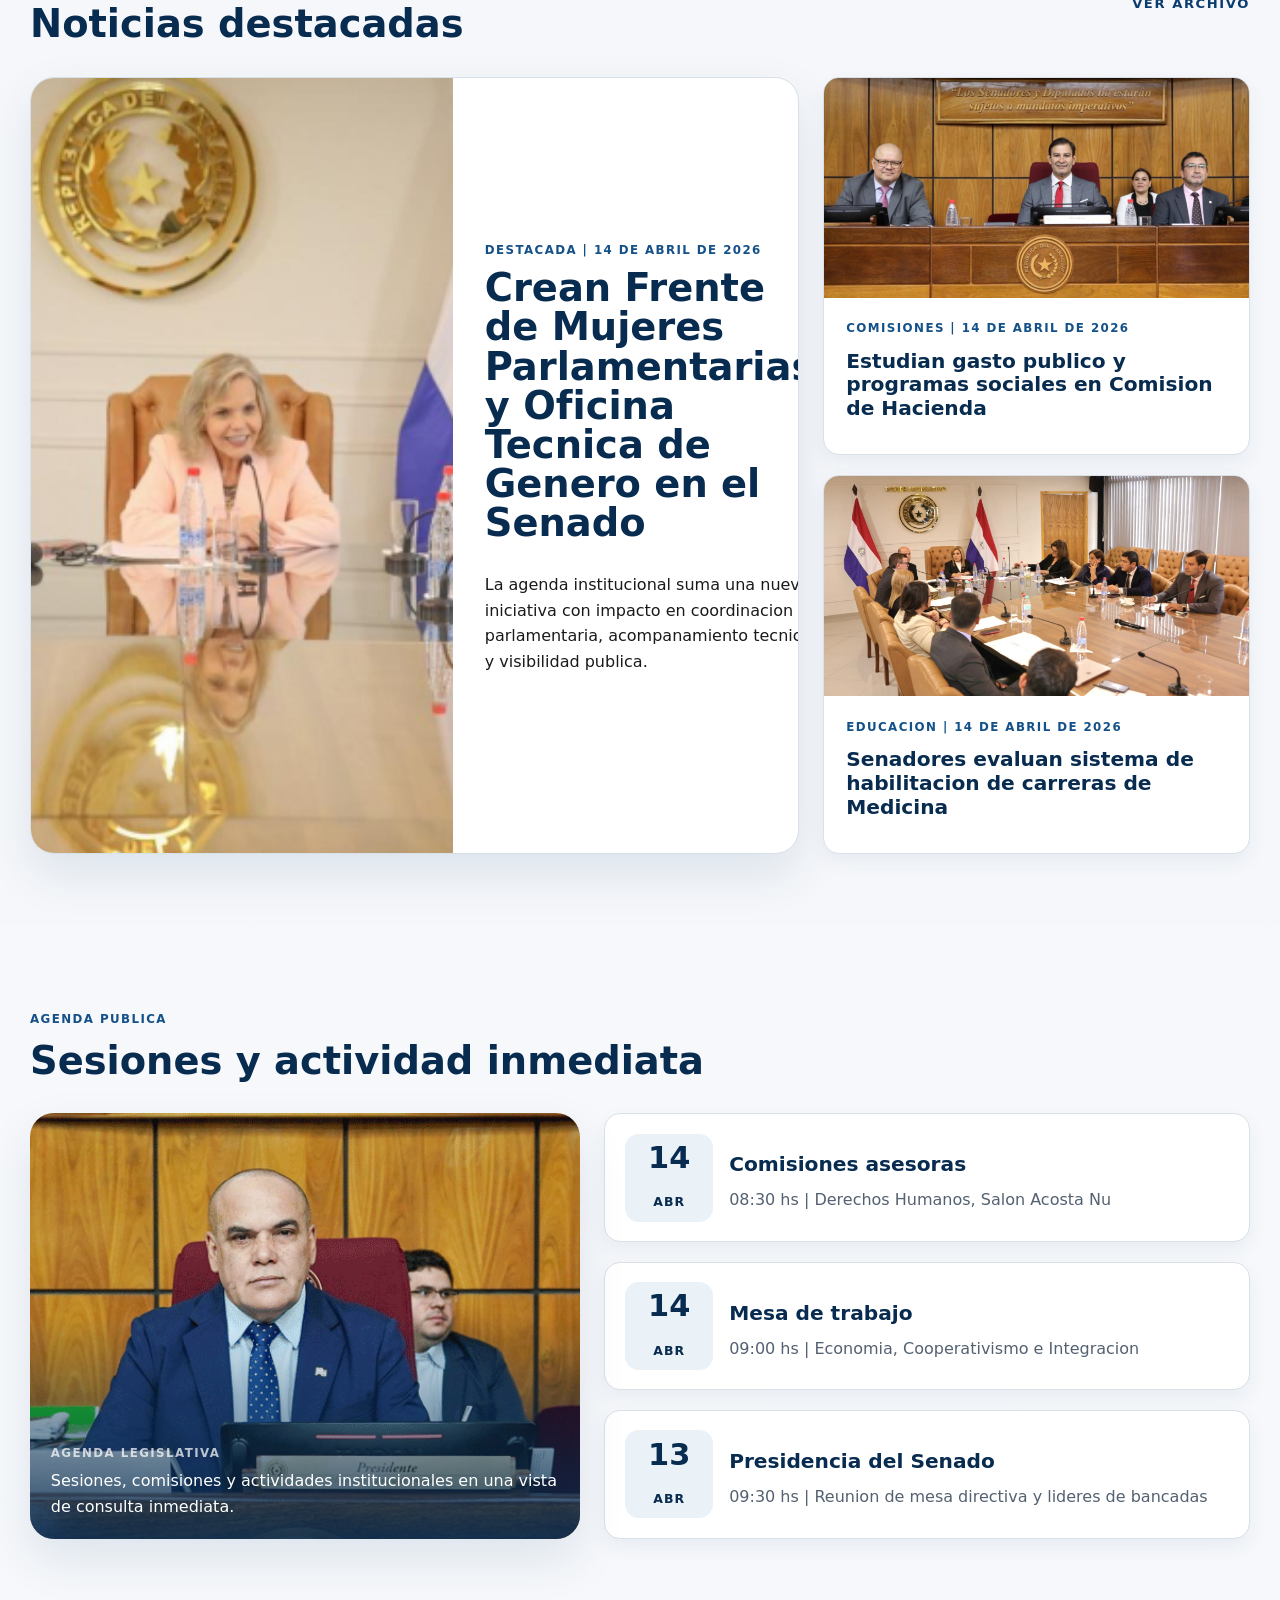
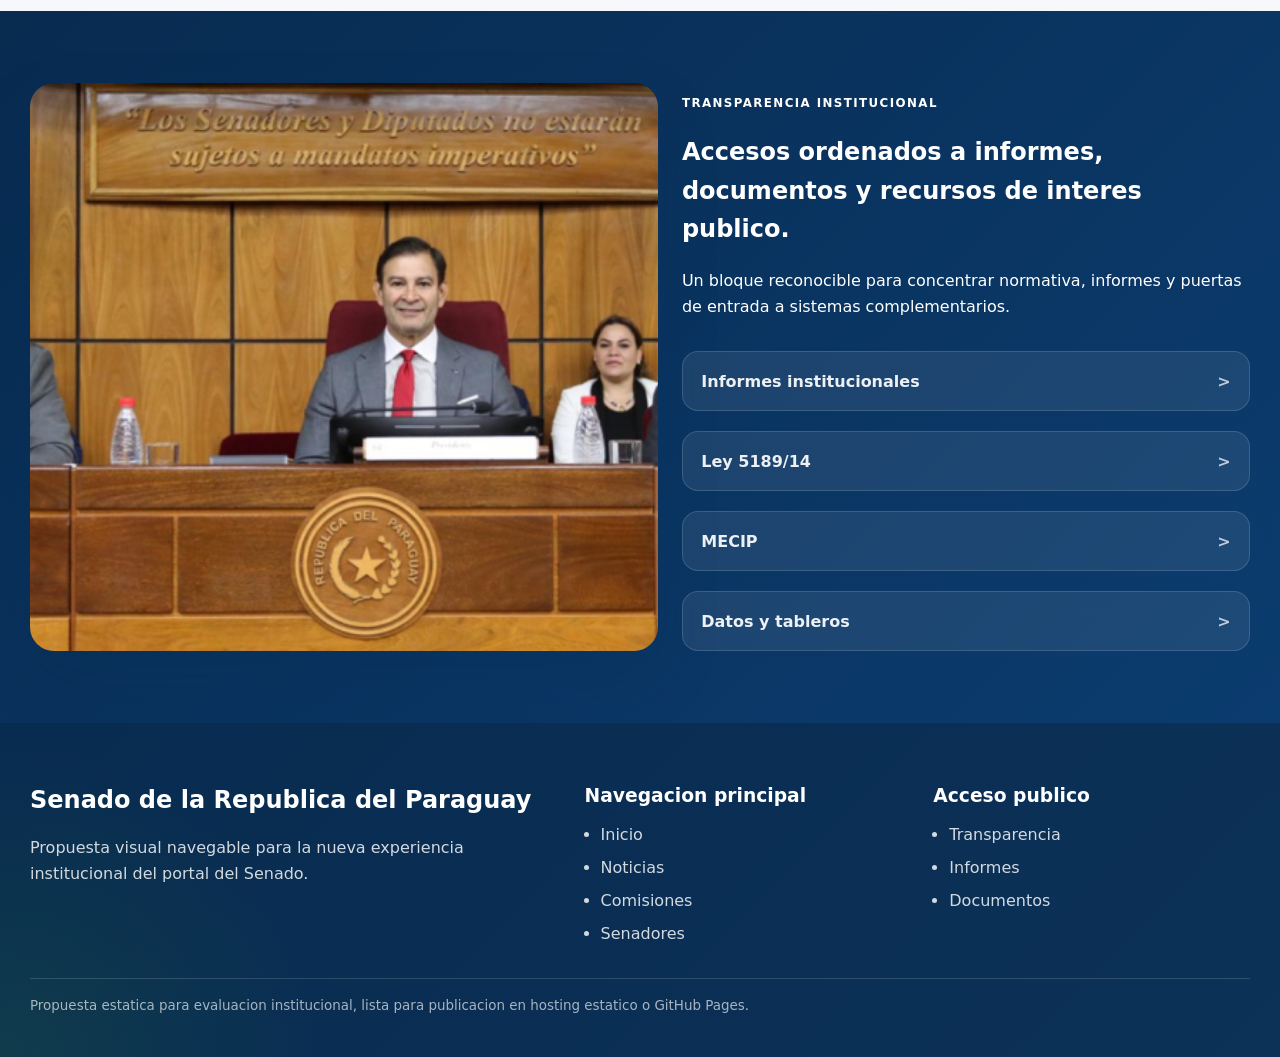
==== commit 717efbc0: "Add files via upload" ====
--- a/docs/index.html
+++ b/docs/index.html
@@ -10,7 +10,7 @@
   <div class="topbar">
     <div class="container topbar__inner">
       <span>Asuncion | Republica del Paraguay</span>
-      <span>Portal demo institucional</span>
+      <span>Portal institucional propuesto</span>
     </div>
   </div>
 
@@ -36,7 +36,7 @@
         <div class="hero__panel">
           <p class="section-kicker">Institucion republicana y representativa</p>
           <h1>La actividad del Senado, en una portada mas visual, clara y jerarquica.</h1>
-          <p class="hero__text">Una demostracion institucional orientada a noticias, sesiones, perfiles y acceso a informacion publica, con una presencia editorial mucho mas cercana a un portal gubernamental actual.</p>
+          <p class="hero__text">Una portada institucional orientada a noticias, sesiones, perfiles y acceso a informacion publica, con una presencia editorial clara y contemporanea.</p>
           <div class="hero__actions">
             <a class="button button--primary" href="noticias.html">Actualidad institucional</a>
             <a class="button button--secondary" href="transparencia.html">Acceso a transparencia</a>
@@ -63,10 +63,10 @@
 
         <aside class="hero__aside">
           <figure class="hero__media">
-            <img src="assets/img/sesion-ordinaria.png" alt="Sesion ordinaria de la Camara de Senadores">
+            <img src="assets/img/juramento-senadores.jpg" alt="Acto institucional de la Camara de Senadores">
             <figcaption>
-              <span>Sesion ordinaria</span>
-              <span>Camara de Senadores</span>
+              <span>Institucional</span>
+              <span>Honorable Camara de Senadores</span>
             </figcaption>
           </figure>
           <div class="hero-seal">
@@ -214,10 +214,10 @@
     </section>
 
     <section class="section section--dark">
-      <div class="container transparency-panel">
-        <div class="transparency-panel__media">
-          <img src="assets/img/juramento-senadores.jpg" alt="Acto institucional en la Camara de Senadores">
-        </div>
+        <div class="container transparency-panel">
+          <div class="transparency-panel__media">
+            <img src="assets/img/noticia-hacienda.jpeg" alt="Reunion institucional de la Comision de Hacienda">
+          </div>
         <div class="transparency-panel__content">
           <div>
             <p class="section-kicker">Transparencia institucional</p>
@@ -239,7 +239,7 @@
     <div class="container footer-grid">
       <div>
         <h2>Senado de la Republica del Paraguay</h2>
-        <p>Demo navegable para presentacion interna de arquitectura, estilo institucional y experiencia editorial del nuevo portal.</p>
+        <p>Propuesta visual navegable para la nueva experiencia institucional del portal del Senado.</p>
       </div>
       <div>
         <h3>Navegacion principal</h3>
@@ -260,7 +260,7 @@
       </div>
     </div>
     <div class="container footer-note">
-      Propuesta visual estatica para direccion. Sin backend, lista para publicacion en hosting estatico o GitHub Pages.
+      Propuesta estatica para evaluacion institucional, lista para publicacion en hosting estatico o GitHub Pages.
     </div>
   </footer>
 </body>
--- a/docs/styles.css
+++ b/docs/styles.css
@@ -1,19 +1,25 @@
 :root {
-  --black: #000000;
-  --ink: #182325;
-  --charcoal: #253335;
-  --slate: #4c5b5e;
-  --gray: #8e9290;
-  --light-gray: #d6d8d4;
-  --line: #e6e4dd;
-  --gold: #d4ad10;
-  --gold-soft: #efe1a3;
-  --surface: #f4f1e8;
-  --surface-strong: #ece7da;
+  --blue-900: #082b50;
+  --blue-800: #0b3c6f;
+  --blue-700: #145189;
+  --blue-100: #eaf1f7;
+  --green-700: #2e7d32;
+  --green-100: #e8f3e8;
+  --text: #1a1a1a;
+  --muted: #546171;
+  --muted-strong: #364456;
+  --line: #d8e0e8;
+  --surface: #ffffff;
+  --surface-soft: #f5f7fa;
+  --surface-strong: #edf2f7;
   --white: #ffffff;
-  --max-width: 1200px;
-  --shadow-soft: 0 18px 40px rgba(24, 35, 37, 0.08);
-  --shadow-line: 0 1px 0 rgba(24, 35, 37, 0.08);
+  --radius-sm: 10px;
+  --radius-md: 16px;
+  --radius-lg: 24px;
+  --shadow-sm: 0 8px 20px rgba(11, 60, 111, 0.06);
+  --shadow-md: 0 20px 48px rgba(11, 60, 111, 0.1);
+  --shadow-lg: 0 28px 64px rgba(8, 43, 80, 0.16);
+  --container: 1220px;
 }
 
 *,
@@ -28,11 +34,9 @@
 
 body {
   margin: 0;
-  font-family: "Georgia", "Times New Roman", serif;
-  color: var(--ink);
-  background:
-    radial-gradient(circle at top left, rgba(212, 173, 16, 0.08), transparent 22%),
-    linear-gradient(180deg, #fcfbf7 0%, #f6f3ea 100%);
+  font-family: "Segoe UI", Inter, system-ui, -apple-system, BlinkMacSystemFont, sans-serif;
+  color: var(--text);
+  background: linear-gradient(180deg, #f8fafc 0%, var(--surface-soft) 100%);
   line-height: 1.6;
 }
 
@@ -48,16 +52,15 @@
 }
 
 .container {
-  width: min(var(--max-width), calc(100% - 48px));
+  width: min(var(--container), calc(100% - 48px));
   margin: 0 auto;
 }
 
 .topbar {
-  background: var(--ink);
-  color: rgba(255, 255, 255, 0.78);
-  font-family: Arial, Helvetica, sans-serif;
-  font-size: 0.8rem;
-  letter-spacing: 0.06em;
+  background: var(--blue-900);
+  color: rgba(255, 255, 255, 0.82);
+  font-size: 0.78rem;
+  letter-spacing: 0.08em;
   text-transform: uppercase;
 }
 
@@ -71,11 +74,11 @@
 .site-header {
   position: sticky;
   top: 0;
-  z-index: 20;
-  border-bottom: 1px solid rgba(24, 35, 37, 0.1);
-  background: rgba(255, 255, 255, 0.94);
-  backdrop-filter: blur(16px);
-  box-shadow: var(--shadow-line);
+  z-index: 50;
+  background: rgba(255, 255, 255, 0.96);
+  border-bottom: 1px solid rgba(11, 60, 111, 0.08);
+  backdrop-filter: blur(14px);
+  box-shadow: 0 1px 0 rgba(11, 60, 111, 0.04);
 }
 
 .site-header__inner {
@@ -83,12 +86,12 @@
   align-items: center;
   justify-content: space-between;
   gap: 2rem;
-  min-height: 98px;
+  min-height: 92px;
 }
 
 .brand {
   display: grid;
-  gap: 0.3rem;
+  gap: 0.22rem;
   max-width: 360px;
 }
 
@@ -98,40 +101,43 @@
 .news-row__meta,
 .metric__label,
 .eyebrow-chip {
-  font-family: Arial, Helvetica, sans-serif;
+  font-size: 0.74rem;
+  font-weight: 700;
+  letter-spacing: 0.12em;
   text-transform: uppercase;
-  letter-spacing: 0.14em;
-  color: var(--charcoal);
-  font-size: 0.74rem;
+  color: var(--blue-700);
 }
 
 .brand__title {
-  font-size: 1.35rem;
+  font-size: 1.3rem;
+  font-weight: 700;
   line-height: 1.15;
+  color: var(--blue-900);
 }
 
 .site-nav {
   display: flex;
   flex-wrap: wrap;
   align-items: center;
-  gap: 1.35rem;
-  font-family: Arial, Helvetica, sans-serif;
+  gap: 1.3rem;
   font-size: 0.95rem;
+  font-weight: 600;
+  color: var(--muted-strong);
 }
 
 .site-nav a {
   position: relative;
-  padding: 0.3rem 0;
+  padding: 0.35rem 0;
 }
 
 .site-nav a::after {
   content: "";
   position: absolute;
   left: 0;
-  bottom: -0.25rem;
+  bottom: -0.3rem;
   width: 100%;
   height: 2px;
-  background: var(--gold);
+  background: var(--green-700);
   transform: scaleX(0);
   transform-origin: left;
   transition: transform 0.2s ease;
@@ -144,8 +150,7 @@
 }
 
 .site-nav a.is-active {
-  color: var(--charcoal);
-  font-weight: 700;
+  color: var(--blue-900);
 }
 
 .hero {
@@ -153,8 +158,7 @@
   overflow: hidden;
   color: var(--white);
   background:
-    linear-gradient(135deg, rgba(13, 19, 21, 0.84), rgba(37, 51, 53, 0.7)),
-    radial-gradient(circle at top right, rgba(212, 173, 16, 0.18), transparent 28%),
+    linear-gradient(90deg, rgba(8, 43, 80, 0.9) 0%, rgba(11, 60, 111, 0.72) 55%, rgba(11, 60, 111, 0.42) 100%),
     url("assets/img/sede-senado.jpeg") center center / cover no-repeat;
 }
 
@@ -163,113 +167,51 @@
   position: absolute;
   inset: 0;
   background:
+    radial-gradient(circle at top right, rgba(255, 255, 255, 0.08), transparent 24%),
     linear-gradient(90deg, rgba(255, 255, 255, 0.04) 1px, transparent 1px),
     linear-gradient(rgba(255, 255, 255, 0.04) 1px, transparent 1px);
-  background-size: 44px 44px;
-  opacity: 0.28;
+  background-size: auto, 36px 36px, 36px 36px;
+  opacity: 0.35;
 }
 
 .hero__inner {
   position: relative;
   display: grid;
-  grid-template-columns: minmax(0, 1.05fr) minmax(340px, 0.95fr);
+  grid-template-columns: minmax(0, 1.1fr) 360px;
   gap: 2rem;
   align-items: end;
-  padding: 7.5rem 0 6rem;
+  padding: 7rem 0 5.2rem;
+}
+
+.hero__panel {
+  max-width: 720px;
 }
 
 .hero__panel h1,
 .page-header h1,
 .article h1 {
   margin: 0 0 1rem;
-  font-size: clamp(2.7rem, 5vw, 4.6rem);
-  line-height: 1.02;
-  letter-spacing: -0.02em;
-}
-
-.hero__text,
-.article__lead,
-.page-header p {
-  max-width: 48rem;
+  font-size: clamp(2.8rem, 5vw, 4.8rem);
+  line-height: 0.96;
+  letter-spacing: -0.03em;
+  font-weight: 800;
+}
+
+.hero .section-kicker {
+  color: rgba(255, 255, 255, 0.78);
+}
+
+.hero__text {
+  max-width: 42rem;
   font-size: 1.08rem;
-  color: rgba(255, 255, 255, 0.86);
+  color: rgba(255, 255, 255, 0.88);
 }
 
 .hero__actions {
   display: flex;
   flex-wrap: wrap;
-  gap: 1rem;
-  margin-top: 2rem;
-}
-
-.hero__aside {
-  display: grid;
-  gap: 1rem;
-}
-
-.hero__media {
-  overflow: hidden;
-  border: 1px solid rgba(255, 255, 255, 0.16);
-  box-shadow: 0 28px 60px rgba(0, 0, 0, 0.28);
-  background: rgba(255, 255, 255, 0.06);
-}
-
-.hero__media img {
-  width: 100%;
-  min-height: 430px;
-  object-fit: cover;
-}
-
-.hero__media figcaption {
-  display: flex;
-  justify-content: space-between;
-  gap: 1rem;
-  padding: 1rem 1.2rem;
-  background: rgba(13, 19, 21, 0.86);
-  font-family: Arial, Helvetica, sans-serif;
-  font-size: 0.78rem;
-  letter-spacing: 0.08em;
-  text-transform: uppercase;
-  color: rgba(255, 255, 255, 0.8);
-}
-
-.hero-seal {
-  display: grid;
-  grid-template-columns: 120px 1fr;
-  gap: 1rem;
-  align-items: center;
-  padding: 1.25rem 1.4rem;
-  border: 1px solid rgba(255, 255, 255, 0.12);
-  background:
-    linear-gradient(180deg, rgba(255, 255, 255, 0.06), rgba(255, 255, 255, 0.02)),
-    radial-gradient(circle at center, rgba(212, 173, 16, 0.3), transparent 46%);
-}
-
-.hero-seal__crest {
-  width: 120px;
-  height: 120px;
-  border: 1px solid rgba(255, 255, 255, 0.28);
-  border-radius: 50%;
-  display: grid;
-  place-items: center;
-  margin-bottom: 1rem;
-  color: var(--gold-soft);
-  font-family: Arial, Helvetica, sans-serif;
-  font-weight: 700;
-  font-size: 0.8rem;
-  letter-spacing: 0.18em;
-  text-transform: uppercase;
-}
-
-.hero-seal h2 {
-  margin: 0;
-  font-size: 1.4rem;
-}
-
-.hero-seal p {
-  margin: 0.75rem 0 0;
-  color: rgba(255, 255, 255, 0.82);
-  font-size: 0.98rem;
+  gap: 0.85rem;
+  margin-top: 1.8rem;
 }
 
 .button {
@@ -277,38 +219,154 @@
   align-items: center;
   justify-content: center;
   min-height: 50px;
-  padding: 0.95rem 1.3rem;
+  padding: 0.95rem 1.25rem;
+  border-radius: 999px;
   border: 1px solid transparent;
-  font-family: Arial, Helvetica, sans-serif;
   font-size: 0.92rem;
   font-weight: 700;
-  letter-spacing: 0.05em;
+  letter-spacing: 0.02em;
+  transition: transform 0.2s ease, box-shadow 0.2s ease, background 0.2s ease;
+}
+
+.button:hover {
+  transform: translateY(-2px);
+}
+
+.button--primary {
+  background: var(--white);
+  color: var(--blue-900);
+  box-shadow: var(--shadow-md);
+}
+
+.button--secondary {
+  border-color: rgba(255, 255, 255, 0.34);
+  background: rgba(255, 255, 255, 0.08);
+  color: var(--white);
+}
+
+.hero__aside {
+  display: grid;
+  gap: 1rem;
+}
+
+.hero__media {
+  position: relative;
+  overflow: hidden;
+  aspect-ratio: 4 / 5;
+  border-radius: var(--radius-lg);
+  border: 1px solid rgba(255, 255, 255, 0.14);
+  box-shadow: var(--shadow-lg);
+}
+
+.hero__media::after {
+  content: "";
+  position: absolute;
+  inset: auto 0 0 0;
+  height: 42%;
+  background: linear-gradient(180deg, transparent, rgba(8, 43, 80, 0.85));
+}
+
+.hero__media img {
+  width: 100%;
+  height: 100%;
+  object-fit: cover;
+}
+
+.hero__media figcaption {
+  position: absolute;
+  left: 1.2rem;
+  right: 1.2rem;
+  bottom: 1.2rem;
+  z-index: 1;
+  display: flex;
+  justify-content: space-between;
+  gap: 1rem;
+  font-size: 0.74rem;
+  font-weight: 700;
+  letter-spacing: 0.12em;
   text-transform: uppercase;
-}
-
-.button--primary {
-  background: var(--gold);
-  color: var(--black);
-}
-
-.button--secondary {
-  border-color: rgba(255, 255, 255, 0.36);
+  color: rgba(255, 255, 255, 0.92);
+}
+
+.hero-seal {
+  display: grid;
+  grid-template-columns: 96px 1fr;
+  gap: 1rem;
+  align-items: center;
+  padding: 1.15rem 1.2rem;
+  border-radius: var(--radius-md);
+  background: rgba(255, 255, 255, 0.08);
+  border: 1px solid rgba(255, 255, 255, 0.12);
+}
+
+.hero-seal__crest {
+  width: 96px;
+  height: 96px;
+  border-radius: 50%;
+  display: grid;
+  place-items: center;
+  border: 1px solid rgba(255, 255, 255, 0.25);
+  font-size: 0.78rem;
+  font-weight: 800;
+  letter-spacing: 0.14em;
+  text-transform: uppercase;
+}
+
+.hero-seal h2 {
+  margin: 0;
+  font-size: 1.15rem;
+  line-height: 1.15;
+}
+
+.hero-seal p {
+  margin: 0.55rem 0 0;
+  color: rgba(255, 255, 255, 0.78);
+  font-size: 0.94rem;
+}
+
+.metrics {
+  display: grid;
+  grid-template-columns: repeat(3, minmax(0, 1fr));
+  gap: 1rem;
+  margin-top: 2rem;
+}
+
+.metric {
+  padding: 1.2rem 1.1rem;
+  border-radius: var(--radius-md);
+  border: 1px solid rgba(255, 255, 255, 0.14);
+  background: rgba(255, 255, 255, 0.12);
+  backdrop-filter: blur(8px);
+}
+
+.metric,
+.metric span,
+.metric strong {
   color: var(--white);
+}
+
+.metric__label {
+  color: rgba(255, 255, 255, 0.72);
+}
+
+.metric strong {
+  display: block;
+  margin-top: 0.35rem;
+  font-size: 1.7rem;
+  line-height: 1;
 }
 
 .section,
 .page-main {
-  padding: 5rem 0;
+  padding: 4.5rem 0;
 }
 
 .section--alt {
-  background:
-    linear-gradient(180deg, rgba(236, 231, 218, 0.65), rgba(244, 241, 232, 0.86));
+  background: var(--surface-soft);
 }
 
 .section--dark {
-  background:
-    linear-gradient(135deg, #1f2b2d, #2b3b3e);
+  background: linear-gradient(135deg, var(--blue-900), var(--blue-800));
   color: var(--white);
 }
 
@@ -325,23 +383,30 @@
 .detail-block h2,
 .side-card h2 {
   margin: 0.2rem 0 0;
-  font-size: clamp(1.9rem, 3vw, 2.6rem);
-  line-height: 1.08;
-}
-
-.section-heading p {
-  margin: 0;
+  font-size: clamp(1.8rem, 3vw, 2.45rem);
+  line-height: 1.06;
+  font-weight: 800;
+  color: var(--blue-900);
+}
+
+.section--dark .section-heading h2,
+.section--dark .section-kicker,
+.section--dark p {
+  color: var(--white);
 }
 
 .section-link {
   position: relative;
   align-self: center;
-  font-family: Arial, Helvetica, sans-serif;
-  font-size: 0.84rem;
+  font-size: 0.82rem;
   font-weight: 700;
   letter-spacing: 0.12em;
   text-transform: uppercase;
-  color: var(--charcoal);
+  color: var(--blue-800);
+}
+
+.section--dark .section-link {
+  color: rgba(255, 255, 255, 0.92);
 }
 
 .section-link::after {
@@ -351,7 +416,7 @@
   right: 0;
   bottom: -0.35rem;
   height: 2px;
-  background: var(--gold);
+  background: var(--green-700);
   transform: scaleX(0);
   transform-origin: left;
   transition: transform 0.2s ease;
@@ -367,19 +432,28 @@
 }
 
 .grid--4 {
-  grid-template-columns: repeat(4, 1fr);
+  grid-template-columns: repeat(4, minmax(0, 1fr));
 }
 
 .grid--3 {
-  grid-template-columns: repeat(3, 1fr);
-}
-
-.grid--2 {
-  grid-template-columns: repeat(2, 1fr);
+  grid-template-columns: repeat(3, minmax(0, 1fr));
+}
+
+.grid--2,
+.hub-grid {
+  grid-template-columns: repeat(2, minmax(0, 1fr));
 }
 
 .grid--news {
-  grid-template-columns: minmax(0, 1.3fr) minmax(0, 0.7fr);
+  grid-template-columns: minmax(0, 1.35fr) minmax(0, 0.75fr);
+}
+
+.stack,
+.agenda-list,
+.news-list,
+.transparency-links {
+  display: grid;
+  gap: 1.25rem;
 }
 
 .card,
@@ -388,11 +462,9 @@
 .side-card,
 .news-row,
 .detail-block,
-.metric,
-.hub-card {
-  border: 1px solid var(--line);
-  background: rgba(255, 255, 255, 0.92);
-  box-shadow: var(--shadow-soft);
+.hub-card,
+.metric {
+  border-radius: var(--radius-md);
 }
 
 .card,
@@ -401,7 +473,17 @@
 .news-row,
 .detail-block,
 .hub-card {
-  padding: 1.6rem;
+  border: 1px solid var(--line);
+  background: var(--surface);
+  box-shadow: var(--shadow-sm);
+}
+
+.card,
+.side-card,
+.news-row,
+.detail-block,
+.hub-card {
+  padding: 1.45rem;
 }
 
 .card--link,
@@ -410,7 +492,7 @@
 .hub-card {
   position: relative;
   overflow: hidden;
-  transition: transform 0.22s ease, border-color 0.22s ease, box-shadow 0.22s ease;
+  transition: transform 0.22s ease, box-shadow 0.22s ease, border-color 0.22s ease;
 }
 
 .card--link::before,
@@ -419,9 +501,11 @@
 .hub-card::before {
   content: "";
   position: absolute;
-  inset: 0 auto 0 0;
+  left: 0;
+  top: 0;
+  bottom: 0;
   width: 4px;
-  background: linear-gradient(180deg, var(--gold), #b69008);
+  background: var(--green-700);
   opacity: 0;
   transition: opacity 0.22s ease;
 }
@@ -431,7 +515,8 @@
 .news-row:hover,
 .hub-card:hover {
   transform: translateY(-4px);
-  border-color: rgba(212, 173, 16, 0.4);
+  border-color: rgba(11, 60, 111, 0.14);
+  box-shadow: var(--shadow-md);
 }
 
 .card--link:hover::before,
@@ -441,57 +526,65 @@
   opacity: 1;
 }
 
+.eyebrow-chip {
+  display: inline-flex;
+  align-items: center;
+  min-height: 28px;
+  padding: 0.2rem 0.65rem;
+  border-radius: 999px;
+  background: var(--blue-100);
+  color: var(--blue-800);
+}
+
 .card h3,
 .news-card h3,
 .agenda-card h3,
 .news-row h2,
 .hub-card h3 {
-  margin: 0.7rem 0 0.9rem;
-  font-size: 1.35rem;
+  margin: 0.7rem 0 0.65rem;
+  font-size: 1.26rem;
   line-height: 1.18;
+  font-weight: 800;
+  color: var(--blue-900);
 }
 
 .card p,
 .news-card p,
 .news-row p,
 .agenda-card p,
-.hub-card p {
+.hub-card p,
+.detail-block p,
+.side-card p,
+.page-header p,
+.article__lead,
+.article__content p {
   margin: 0;
-  color: var(--slate);
-}
-
-.metrics {
-  display: grid;
-  grid-template-columns: repeat(3, 1fr);
-  gap: 1.25rem;
-  margin-top: 2.25rem;
-}
-
-.metric {
-  padding: 1.25rem 1.3rem;
-}
-
-.metric strong {
-  display: block;
-  margin-top: 0.35rem;
-  font-size: 1.8rem;
-  line-height: 1;
+  color: var(--muted);
 }
 
 .feature-story {
   display: grid;
-  grid-template-columns: minmax(0, 1.2fr) minmax(280px, 0.9fr);
+  grid-template-columns: minmax(0, 1.1fr) minmax(320px, 0.9fr);
   overflow: hidden;
+  border-radius: var(--radius-lg);
   border: 1px solid var(--line);
-  background: rgba(255, 255, 255, 0.96);
-  box-shadow: var(--shadow-soft);
+  background: var(--surface);
+  box-shadow: var(--shadow-md);
+}
+
+.feature-story__media,
+.news-card__media,
+.news-row__image,
+.article__image,
+.transparency-panel__media,
+.detail-hero {
+  overflow: hidden;
 }
 
 .feature-story__media img,
 .news-card__media img,
 .news-row__image img,
 .article__image img,
-.profile__photo img,
 .agenda-visual img,
 .transparency-panel__media img,
 .detail-hero img {
@@ -501,297 +594,302 @@
 }
 
 .feature-story__content {
+  display: grid;
+  align-content: center;
+  gap: 0.4rem;
   padding: 2rem;
 }
 
 .feature-story__content h3 {
-  margin: 0.65rem 0 0.9rem;
-  font-size: clamp(1.8rem, 3vw, 2.45rem);
-  line-height: 1.06;
-}
-
-.feature-story__content p {
+  margin: 0.15rem 0 0.45rem;
+  font-size: clamp(2rem, 3vw, 2.6rem);
+  line-height: 1.02;
+  font-weight: 800;
+  color: var(--blue-900);
+}
+
+.news-card {
+  display: grid;
+  grid-template-rows: 220px 1fr;
+  padding: 0;
+}
+
+.news-card__body {
+  padding: 1.35rem 1.4rem 1.45rem;
+}
+
+.news-row {
+  display: grid;
+  grid-template-columns: 280px minmax(0, 1fr);
+  gap: 1.4rem;
+  align-items: stretch;
+}
+
+.news-row__image {
+  min-height: 190px;
+  border-radius: 12px;
+}
+
+.page-main {
+  min-height: calc(100vh - 220px);
+}
+
+.page-header {
+  max-width: 56rem;
+  margin-bottom: 2.4rem;
+  padding-bottom: 1.3rem;
+  border-bottom: 1px solid var(--line);
+}
+
+.page-header h1 {
+  color: var(--blue-900);
+}
+
+.article__container {
+  display: grid;
+  grid-template-columns: minmax(0, 2.05fr) 320px;
+  gap: 2rem;
+}
+
+.article__main {
+  min-width: 0;
+}
+
+.article__lead {
+  font-size: 1.08rem;
+  max-width: 48rem;
+}
+
+.article__image {
+  margin: 1.8rem 0 2rem;
+  min-height: 360px;
+  border-radius: var(--radius-lg);
+  box-shadow: var(--shadow-md);
+}
+
+.article__content {
+  display: grid;
+  gap: 1rem;
+}
+
+.article__content p {
+  max-width: 48rem;
+}
+
+.side-card ul,
+.plain-list {
   margin: 0;
-  color: var(--slate);
-}
-
-.stack {
-  display: grid;
-  gap: 1.5rem;
-}
-
-.news-card {
-  padding: 0;
-}
-
-.news-card__media,
-.news-row__image,
-.transparency-panel__media,
+  padding-left: 1rem;
+}
+
+.side-card li + li,
+.plain-list li + li {
+  margin-top: 0.55rem;
+}
+
+.profile {
+  display: grid;
+  grid-template-columns: 320px minmax(0, 1fr);
+  gap: 2rem;
+}
+
+.profile__photo {
+  display: grid;
+  place-items: center;
+  min-height: 430px;
+  padding: 2rem;
+  border-radius: var(--radius-lg);
+  border: 1px solid var(--line);
+  background:
+    radial-gradient(circle at top, rgba(11, 60, 111, 0.08), transparent 36%),
+    linear-gradient(180deg, var(--surface) 0%, var(--surface-soft) 100%);
+  box-shadow: var(--shadow-md);
+}
+
+.profile__photo img {
+  width: min(100%, 280px);
+  height: auto;
+  object-fit: contain;
+  border-radius: var(--radius-sm);
+  box-shadow: 0 18px 36px rgba(11, 60, 111, 0.14);
+}
+
 .detail-hero {
-  overflow: hidden;
-  border-bottom: 1px solid var(--line);
-}
-
-.news-card__body {
-  padding: 1.35rem 1.4rem 1.5rem;
-}
-
-.news-card__media img {
-  min-height: 220px;
-}
-
-.news-row__image img {
-  min-height: 190px;
-}
-
-.agenda-card {
-  display: grid;
-  grid-template-columns: 94px 1fr;
-  gap: 1.25rem;
-  padding: 1.35rem;
-  align-items: center;
-}
-
-.agenda-card__date {
-  display: flex;
-  flex-direction: column;
-  justify-content: center;
-  align-items: center;
-  min-height: 94px;
-  border: 1px solid var(--light-gray);
-  background:
-    linear-gradient(180deg, rgba(212, 173, 16, 0.14), rgba(212, 173, 16, 0.03));
-  font-family: Arial, Helvetica, sans-serif;
-}
-
-.agenda-card__date strong {
-  font-size: 2rem;
-  line-height: 1;
+  margin-bottom: 1.25rem;
+  min-height: 280px;
+  border-radius: var(--radius-lg);
+  box-shadow: var(--shadow-md);
+}
+
+.detail-block h2,
+.side-card h2 {
+  font-size: 1.18rem;
+  margin-bottom: 0.8rem;
 }
 
 .agenda-layout {
   display: grid;
-  grid-template-columns: minmax(0, 0.9fr) minmax(0, 1.1fr);
+  grid-template-columns: minmax(0, 0.92fr) minmax(0, 1.08fr);
   gap: 1.5rem;
 }
 
 .agenda-visual {
   position: relative;
   overflow: hidden;
-  border: 1px solid var(--line);
-  box-shadow: var(--shadow-soft);
+  min-height: 100%;
+  border-radius: var(--radius-lg);
+  box-shadow: var(--shadow-md);
+}
+
+.agenda-visual::after {
+  content: "";
+  position: absolute;
+  inset: auto 0 0 0;
+  height: 52%;
+  background: linear-gradient(180deg, transparent, rgba(8, 43, 80, 0.9));
 }
 
 .agenda-visual__caption {
   position: absolute;
-  left: 1.2rem;
-  right: 1.2rem;
+  left: 1.3rem;
+  right: 1.3rem;
   bottom: 1.2rem;
-  padding: 1rem 1.1rem;
-  background: rgba(21, 29, 31, 0.84);
+  z-index: 1;
   color: var(--white);
 }
 
 .agenda-visual__caption span {
   display: block;
-  font-family: Arial, Helvetica, sans-serif;
-  font-size: 0.75rem;
+  margin-bottom: 0.35rem;
+  font-size: 0.74rem;
+  font-weight: 700;
   letter-spacing: 0.12em;
   text-transform: uppercase;
-  color: rgba(255, 255, 255, 0.76);
-}
-
-.agenda-list {
-  display: grid;
+  color: rgba(255, 255, 255, 0.72);
+}
+
+.agenda-card {
+  display: grid;
+  grid-template-columns: 88px 1fr;
   gap: 1rem;
-}
-
-.agenda-card--stack {
-  background: rgba(255, 255, 255, 0.95);
-}
-
-.section-split {
-  display: grid;
-  grid-template-columns: minmax(0, 1.3fr) minmax(300px, 0.9fr);
-  gap: 2rem;
-  align-items: start;
-}
-
-.transparency-links {
-  display: grid;
-  gap: 1rem;
-}
-
-.transparency-links a {
-  display: block;
-  padding: 1rem 1.2rem;
-  border: 1px solid rgba(255, 255, 255, 0.18);
-  background: rgba(255, 255, 255, 0.06);
+  align-items: center;
+  padding: 1.2rem 1.25rem;
+  border: 1px solid var(--line);
+  background: var(--surface);
+  box-shadow: var(--shadow-sm);
+}
+
+.agenda-card__date {
+  display: grid;
+  place-items: center;
+  min-height: 88px;
+  border-radius: 14px;
+  background: var(--blue-100);
+  color: var(--blue-900);
+}
+
+.agenda-card__date strong {
+  font-size: 1.9rem;
+  line-height: 1;
+}
+
+.agenda-card__date span {
+  font-size: 0.78rem;
+  font-weight: 700;
+  letter-spacing: 0.08em;
 }
 
 .transparency-panel {
   display: grid;
-  grid-template-columns: minmax(0, 1.15fr) minmax(260px, 0.85fr);
+  grid-template-columns: minmax(0, 1.05fr) minmax(300px, 0.95fr);
   gap: 1.5rem;
   align-items: stretch;
 }
 
+.transparency-panel__media {
+  border-radius: var(--radius-lg);
+  box-shadow: var(--shadow-lg);
+}
+
 .transparency-panel__content {
   display: grid;
   gap: 1rem;
-}
-
-.transparency-panel__media img {
-  min-height: 100%;
-}
-
-.page-main {
-  min-height: calc(100vh - 220px);
-}
-
-.page-header {
-  margin-bottom: 2.5rem;
-  padding-bottom: 1.8rem;
-  border-bottom: 1px solid var(--line);
-}
-
-.page-header p,
-.article__lead {
-  color: var(--slate);
-}
-
-.news-list {
-  display: grid;
-  gap: 1.25rem;
-}
-
-.news-row {
-  display: grid;
-  grid-template-columns: 260px minmax(0, 1fr);
-  gap: 1.4rem;
-  padding: 1.8rem;
-}
-
-.article__container {
-  display: grid;
-  grid-template-columns: minmax(0, 2.1fr) 340px;
-  gap: 2rem;
-}
-
-.article__main {
-  min-width: 0;
-}
-
-.article__image,
-.profile__photo {
-  border: 1px solid var(--light-gray);
-  background:
-    linear-gradient(145deg, rgba(212, 173, 16, 0.18), rgba(37, 51, 53, 0.06)),
-    linear-gradient(135deg, #dcd5c5, #f4efe4);
-  box-shadow: var(--shadow-soft);
-}
-
-.article__image {
-  overflow: hidden;
-  min-height: 340px;
-  margin: 2rem 0;
-}
-
-.article__content p + p {
-  margin-top: 1rem;
-}
-
-.side-card,
-.detail-block {
-  margin-bottom: 1rem;
-}
-
-.side-card ul,
-.plain-list {
-  margin: 0;
-  padding-left: 1.1rem;
-}
-
-.side-card li + li,
-.plain-list li + li {
-  margin-top: 0.5rem;
-}
-
-.profile {
-  display: grid;
-  grid-template-columns: 300px minmax(0, 1fr);
-  gap: 2rem;
-}
-
-.profile__photo {
-  overflow: hidden;
-  min-height: 420px;
-}
-
-.detail-hero {
-  margin-bottom: 1.25rem;
-  border: 1px solid var(--line);
-  box-shadow: var(--shadow-soft);
-}
-
-.detail-hero img {
-  min-height: 260px;
+  align-content: start;
+}
+
+.transparency-links a {
+  display: flex;
+  align-items: center;
+  justify-content: space-between;
+  min-height: 60px;
+  padding: 1rem 1.15rem;
+  border-radius: var(--radius-md);
+  border: 1px solid rgba(255, 255, 255, 0.14);
+  background: rgba(255, 255, 255, 0.08);
+  color: rgba(255, 255, 255, 0.92);
+  font-weight: 600;
+}
+
+.transparency-links a::after {
+  content: ">";
+  color: rgba(255, 255, 255, 0.72);
+}
+
+.transparency-links a:hover {
+  background: rgba(255, 255, 255, 0.14);
 }
 
 .hub-grid {
   display: grid;
-  grid-template-columns: repeat(2, 1fr);
   gap: 1.5rem;
 }
 
 .hub-card__icon {
   width: 48px;
   height: 48px;
-  border: 1px solid rgba(212, 173, 16, 0.38);
   display: grid;
   place-items: center;
   margin-bottom: 1rem;
-  font-family: Arial, Helvetica, sans-serif;
+  border-radius: 12px;
+  background: var(--blue-100);
+  color: var(--blue-800);
   font-size: 0.74rem;
-  font-weight: 700;
-  letter-spacing: 0.16em;
+  font-weight: 800;
+  letter-spacing: 0.12em;
   text-transform: uppercase;
-  color: var(--charcoal);
-  background: var(--surface);
 }
 
 .site-footer {
   position: relative;
   overflow: hidden;
-  background: linear-gradient(135deg, #151d1f, #202c2e);
-  color: rgba(255, 255, 255, 0.86);
-  padding: 3.5rem 0 2.8rem;
+  background: linear-gradient(135deg, var(--blue-900), #0d3257);
+  color: rgba(255, 255, 255, 0.82);
+  padding: 3.6rem 0 2.5rem;
 }
 
 .site-footer::before {
   content: "";
   position: absolute;
   inset: 0;
-  background:
-    radial-gradient(circle at bottom left, rgba(212, 173, 16, 0.12), transparent 22%);
+  background: radial-gradient(circle at bottom left, rgba(46, 125, 50, 0.18), transparent 24%);
   pointer-events: none;
 }
 
 .footer-grid {
   position: relative;
   display: grid;
-  grid-template-columns: 1.6fr 1fr 1fr;
+  grid-template-columns: 1.65fr 1fr 1fr;
   gap: 2rem;
 }
 
 .site-footer h2,
 .site-footer h3 {
-  margin-top: 0;
+  margin: 0 0 0.7rem;
   color: var(--white);
 }
 
 .site-footer h2 {
-  font-size: 1.55rem;
+  font-size: 1.5rem;
 }
 
 .site-footer ul {
@@ -806,37 +904,42 @@
 .footer-note {
   position: relative;
   margin-top: 2rem;
-  padding-top: 1.2rem;
-  border-top: 1px solid rgba(255, 255, 255, 0.12);
-  font-family: Arial, Helvetica, sans-serif;
+  padding-top: 1rem;
+  border-top: 1px solid rgba(255, 255, 255, 0.14);
   font-size: 0.84rem;
-  color: rgba(255, 255, 255, 0.62);
-}
-
-@media (max-width: 1080px) {
-  .grid--4,
-  .grid--3,
-  .metrics,
-  .section-split,
-  .article__container,
-  .profile,
-  .footer-grid,
+  color: rgba(255, 255, 255, 0.64);
+}
+
+a:focus-visible,
+button:focus-visible {
+  outline: 3px solid rgba(46, 125, 50, 0.35);
+  outline-offset: 2px;
+}
+
+@media (max-width: 1120px) {
+  .hero__inner,
   .grid--news,
   .feature-story,
   .agenda-layout,
   .transparency-panel,
+  .article__container,
+  .profile,
+  .footer-grid,
   .news-row {
     grid-template-columns: 1fr;
   }
 
-  .hero__inner {
-    grid-template-columns: 1fr;
-  }
-}
-
-@media (max-width: 860px) {
+  .hero__aside {
+    max-width: 560px;
+  }
+}
+
+@media (max-width: 900px) {
+  .grid--4,
+  .grid--3,
   .grid--2,
-  .hub-grid {
+  .hub-grid,
+  .metrics {
     grid-template-columns: 1fr;
   }
 
@@ -850,25 +953,17 @@
 
 @media (max-width: 640px) {
   .container {
-    width: min(var(--max-width), calc(100% - 32px));
+    width: min(var(--container), calc(100% - 32px));
   }
 
   .hero__inner {
-    padding: 5.5rem 0 4.5rem;
+    padding: 5.8rem 0 4.4rem;
   }
 
   .hero__panel h1,
   .page-header h1,
   .article h1 {
-    font-size: 2.15rem;
-  }
-
-  .agenda-card {
-    grid-template-columns: 1fr;
-  }
-
-  .hero__media img {
-    min-height: 320px;
+    font-size: 2.2rem;
   }
 
   .button,
@@ -879,4 +974,12 @@
   .site-nav {
     gap: 0.75rem 1rem;
   }
-}
+
+  .agenda-card {
+    grid-template-columns: 1fr;
+  }
+
+  .hero__media {
+    aspect-ratio: 4 / 3;
+  }
+}
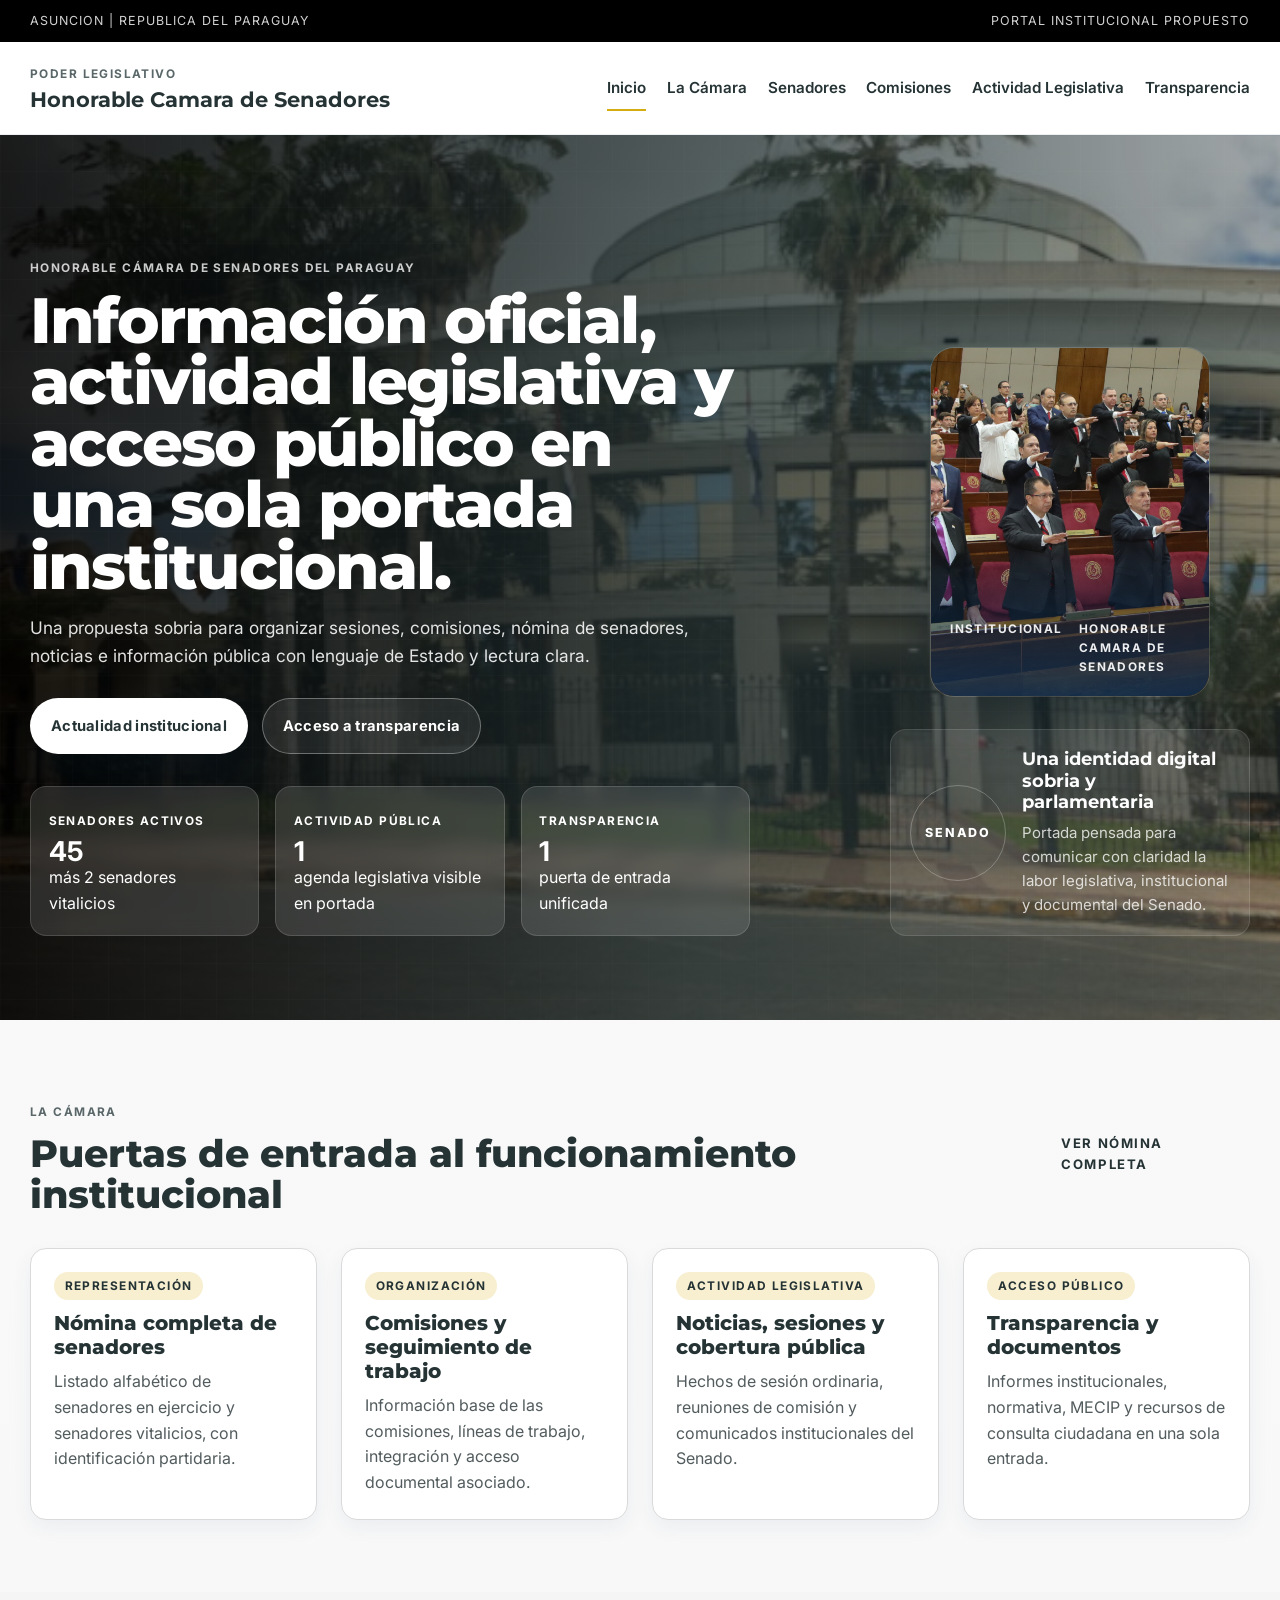
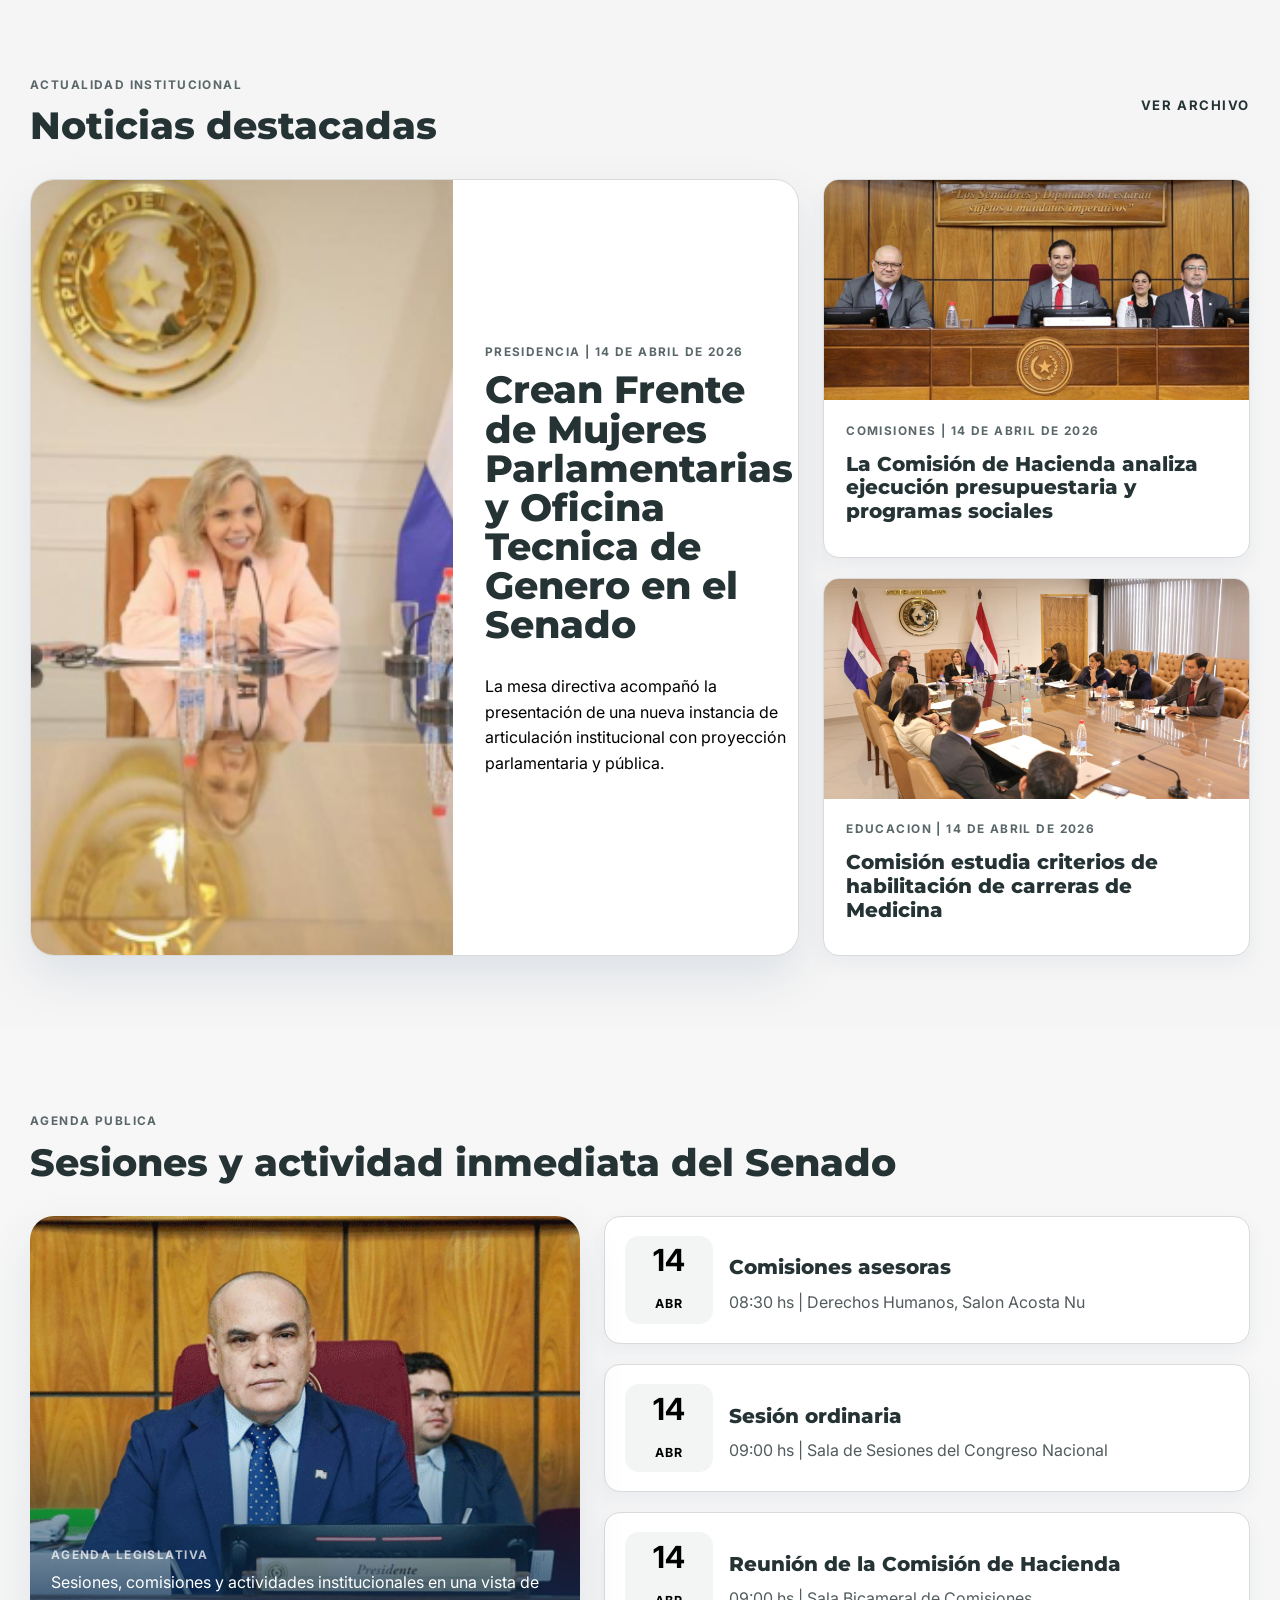
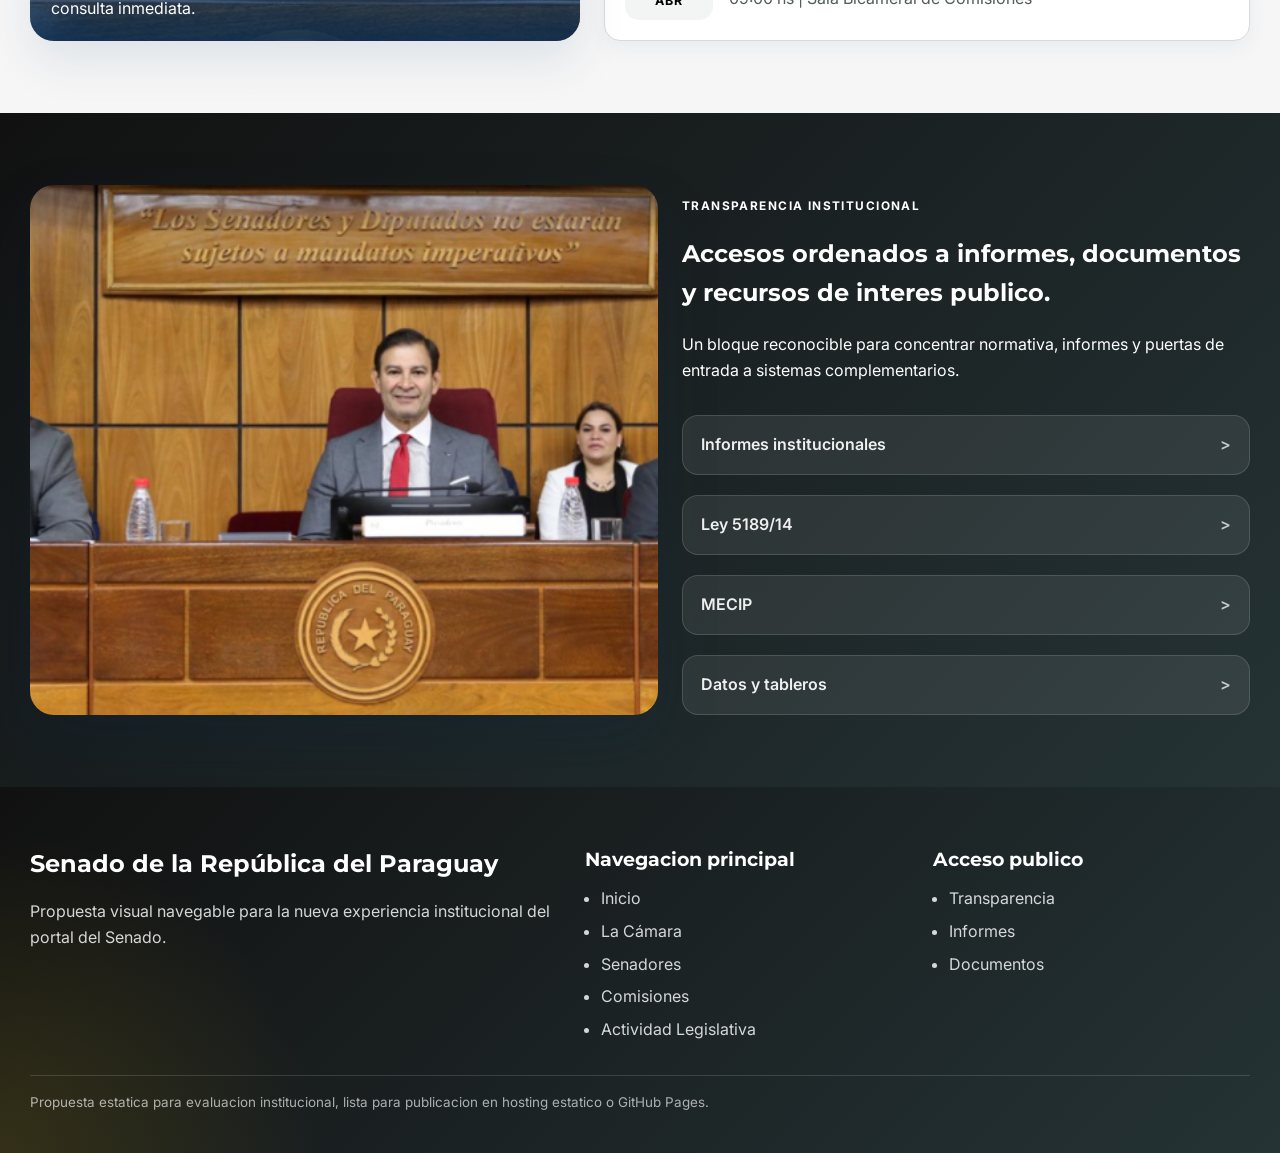
==== commit 1b5e59aa: "Add files via upload" ====
--- a/docs/index.html
+++ b/docs/index.html
@@ -22,9 +22,10 @@
       </a>
       <nav class="site-nav" aria-label="Principal">
         <a href="index.html" class="is-active">Inicio</a>
-        <a href="noticias.html">Noticias</a>
+        <a href="index.html#la-camara">La Cámara</a>
+        <a href="senadores.html">Senadores</a>
         <a href="comision.html">Comisiones</a>
-        <a href="senador.html">Senadores</a>
+        <a href="noticias.html">Actividad Legislativa</a>
         <a href="transparencia.html">Transparencia</a>
       </nav>
     </div>
@@ -34,9 +35,9 @@
     <section class="hero">
       <div class="container hero__inner">
         <div class="hero__panel">
-          <p class="section-kicker">Institucion republicana y representativa</p>
-          <h1>La actividad del Senado, en una portada mas visual, clara y jerarquica.</h1>
-          <p class="hero__text">Una portada institucional orientada a noticias, sesiones, perfiles y acceso a informacion publica, con una presencia editorial clara y contemporanea.</p>
+          <p class="section-kicker">Honorable Cámara de Senadores del Paraguay</p>
+          <h1>Información oficial, actividad legislativa y acceso público en una sola portada institucional.</h1>
+          <p class="hero__text">Una propuesta sobria para organizar sesiones, comisiones, nómina de senadores, noticias e información pública con lenguaje de Estado y lectura clara.</p>
           <div class="hero__actions">
             <a class="button button--primary" href="noticias.html">Actualidad institucional</a>
             <a class="button button--secondary" href="transparencia.html">Acceso a transparencia</a>
@@ -44,14 +45,14 @@
 
           <div class="metrics">
             <article class="metric">
-              <span class="metric__label">Eje institucional</span>
-              <strong>6</strong>
-              <span>accesos principales ordenados</span>
+              <span class="metric__label">Senadores activos</span>
+              <strong>45</strong>
+              <span>más 2 senadores vitalicios</span>
             </article>
             <article class="metric">
-              <span class="metric__label">Cobertura editorial</span>
-              <strong>3</strong>
-              <span>capas claras de noticias y agenda</span>
+              <span class="metric__label">Actividad pública</span>
+              <strong>1</strong>
+              <span>agenda legislativa visible en portada</span>
             </article>
             <article class="metric">
               <span class="metric__label">Transparencia</span>
@@ -72,44 +73,44 @@
           <div class="hero-seal">
             <div class="hero-seal__crest">Senado</div>
             <div>
-              <h2>Informacion legislativa con lenguaje de Estado</h2>
-              <p>Mas imagen, menos ruido y entradas claras a las secciones publicas de mayor consulta.</p>
+              <h2>Una identidad digital sobria y parlamentaria</h2>
+              <p>Portada pensada para comunicar con claridad la labor legislativa, institucional y documental del Senado.</p>
             </div>
           </div>
         </aside>
       </div>
     </section>
 
-    <section class="section">
+    <section class="section" id="la-camara">
       <div class="container">
         <div class="section-heading">
           <div>
-            <p class="section-kicker">Accesos principales</p>
-            <h2>Puertas de entrada al portal institucional</h2>
-          </div>
-          <a class="section-link" href="transparencia.html">Ver estructura publica</a>
+            <p class="section-kicker">La Cámara</p>
+            <h2>Puertas de entrada al funcionamiento institucional</h2>
+          </div>
+          <a class="section-link" href="senadores.html">Ver nómina completa</a>
         </div>
 
         <div class="grid grid--4">
+          <a class="card card--link" href="senadores.html">
+            <span class="eyebrow-chip">Representación</span>
+            <h3>Nómina completa de senadores</h3>
+            <p>Listado alfabético de senadores en ejercicio y senadores vitalicios, con identificación partidaria.</p>
+          </a>
+          <a class="card card--link" href="comision.html">
+            <span class="eyebrow-chip">Organización</span>
+            <h3>Comisiones y seguimiento de trabajo</h3>
+            <p>Información base de las comisiones, líneas de trabajo, integración y acceso documental asociado.</p>
+          </a>
           <a class="card card--link" href="noticias.html">
-            <span class="eyebrow-chip">Actualidad</span>
-            <h3>Noticias y cobertura institucional</h3>
-            <p>Comunicados, actividad de la mesa directiva, trabajos de comision y novedades parlamentarias.</p>
-          </a>
-          <a class="card card--link" href="comision.html">
-            <span class="eyebrow-chip">Organizacion</span>
-            <h3>Comisiones y seguimiento de trabajo</h3>
-            <p>Informacion base de comisiones, documentos de apoyo y actividad de organos asesores.</p>
-          </a>
-          <a class="card card--link" href="senador.html">
-            <span class="eyebrow-chip">Representacion</span>
-            <h3>Senadores y autoridades</h3>
-            <p>Perfiles institucionales, datos de referencia, vinculos con comisiones y trayectoria publica.</p>
+            <span class="eyebrow-chip">Actividad Legislativa</span>
+            <h3>Noticias, sesiones y cobertura pública</h3>
+            <p>Hechos de sesión ordinaria, reuniones de comisión y comunicados institucionales del Senado.</p>
           </a>
           <a class="card card--link" href="transparencia.html">
-            <span class="eyebrow-chip">Acceso publico</span>
+            <span class="eyebrow-chip">Acceso público</span>
             <h3>Transparencia y documentos</h3>
-            <p>Informes institucionales, documentos de control, recursos publicos y accesos de interes ciudadano.</p>
+            <p>Informes institucionales, normativa, MECIP y recursos de consulta ciudadana en una sola entrada.</p>
           </a>
         </div>
       </div>
@@ -131,9 +132,9 @@
               <img src="assets/img/noticia-genero.jpeg" alt="Presentacion institucional en el Senado">
             </div>
             <div class="feature-story__content">
-              <div class="news-card__meta">Destacada | 14 de abril de 2026</div>
+              <div class="news-card__meta">Presidencia | 14 de abril de 2026</div>
               <h3>Crean Frente de Mujeres Parlamentarias y Oficina Tecnica de Genero en el Senado</h3>
-              <p>La agenda institucional suma una nueva iniciativa con impacto en coordinacion parlamentaria, acompanamiento tecnico y visibilidad publica.</p>
+              <p>La mesa directiva acompañó la presentación de una nueva instancia de articulación institucional con proyección parlamentaria y pública.</p>
             </div>
           </a>
           <div class="stack">
@@ -143,7 +144,7 @@
               </div>
               <div class="news-card__body">
                 <div class="news-card__meta">Comisiones | 14 de abril de 2026</div>
-                <h3>Estudian gasto publico y programas sociales en Comision de Hacienda</h3>
+                <h3>La Comisión de Hacienda analiza ejecución presupuestaria y programas sociales</h3>
               </div>
             </a>
             <a class="news-card" href="noticia.html">
@@ -152,7 +153,7 @@
               </div>
               <div class="news-card__body">
                 <div class="news-card__meta">Educacion | 14 de abril de 2026</div>
-                <h3>Senadores evaluan sistema de habilitacion de carreras de Medicina</h3>
+                <h3>Comisión estudia criterios de habilitación de carreras de Medicina</h3>
               </div>
             </a>
           </div>
@@ -165,7 +166,7 @@
         <div class="section-heading">
           <div>
             <p class="section-kicker">Agenda publica</p>
-            <h2>Sesiones y actividad inmediata</h2>
+            <h2>Sesiones y actividad inmediata del Senado</h2>
           </div>
         </div>
 
@@ -194,18 +195,18 @@
                 <span>ABR</span>
               </div>
               <div>
-                <h3>Mesa de trabajo</h3>
-                <p>09:00 hs | Economia, Cooperativismo e Integracion</p>
+                <h3>Sesión ordinaria</h3>
+                <p>09:00 hs | Sala de Sesiones del Congreso Nacional</p>
               </div>
             </article>
             <article class="agenda-card agenda-card--stack">
               <div class="agenda-card__date">
-                <strong>13</strong>
+                <strong>14</strong>
                 <span>ABR</span>
               </div>
               <div>
-                <h3>Presidencia del Senado</h3>
-                <p>09:30 hs | Reunion de mesa directiva y lideres de bancadas</p>
+                <h3>Reunión de la Comisión de Hacienda</h3>
+                <p>09:00 hs | Sala Bicameral de Comisiones</p>
               </div>
             </article>
           </div>
@@ -237,19 +238,20 @@
 
   <footer class="site-footer">
     <div class="container footer-grid">
-      <div>
-        <h2>Senado de la Republica del Paraguay</h2>
-        <p>Propuesta visual navegable para la nueva experiencia institucional del portal del Senado.</p>
-      </div>
-      <div>
-        <h3>Navegacion principal</h3>
-        <ul>
-          <li><a href="index.html">Inicio</a></li>
-          <li><a href="noticias.html">Noticias</a></li>
-          <li><a href="comision.html">Comisiones</a></li>
-          <li><a href="senador.html">Senadores</a></li>
-        </ul>
-      </div>
+        <div>
+          <h2>Senado de la República del Paraguay</h2>
+          <p>Propuesta visual navegable para la nueva experiencia institucional del portal del Senado.</p>
+        </div>
+        <div>
+          <h3>Navegacion principal</h3>
+          <ul>
+            <li><a href="index.html">Inicio</a></li>
+            <li><a href="index.html#la-camara">La Cámara</a></li>
+            <li><a href="senadores.html">Senadores</a></li>
+            <li><a href="comision.html">Comisiones</a></li>
+            <li><a href="noticias.html">Actividad Legislativa</a></li>
+          </ul>
+        </div>
       <div>
         <h3>Acceso publico</h3>
         <ul>
--- a/docs/styles.css
+++ b/docs/styles.css
@@ -1,17 +1,19 @@
+@import url("https://fonts.googleapis.com/css2?family=Inter:wght@400;500;600;700&family=Montserrat:wght@700;800&display=swap");
+
 :root {
-  --blue-900: #082b50;
-  --blue-800: #0b3c6f;
-  --blue-700: #145189;
-  --blue-100: #eaf1f7;
-  --green-700: #2e7d32;
-  --green-100: #e8f3e8;
-  --text: #1a1a1a;
-  --muted: #546171;
-  --muted-strong: #364456;
-  --line: #d8e0e8;
+  --blue-900: #000000;
+  --blue-800: #253335;
+  --blue-700: #5a6769;
+  --blue-100: #f3f4f4;
+  --green-700: #d4ad10;
+  --green-100: #f7efd0;
+  --text: #000000;
+  --muted: #525b5d;
+  --muted-strong: #253335;
+  --line: #dadada;
   --surface: #ffffff;
-  --surface-soft: #f5f7fa;
-  --surface-strong: #edf2f7;
+  --surface-soft: #f5f5f5;
+  --surface-strong: #eeeeee;
   --white: #ffffff;
   --radius-sm: 10px;
   --radius-md: 16px;
@@ -34,10 +36,20 @@
 
 body {
   margin: 0;
-  font-family: "Segoe UI", Inter, system-ui, -apple-system, BlinkMacSystemFont, sans-serif;
+  font-family: "Inter", "Segoe UI", system-ui, -apple-system, BlinkMacSystemFont, sans-serif;
   color: var(--text);
-  background: linear-gradient(180deg, #f8fafc 0%, var(--surface-soft) 100%);
+  background: linear-gradient(180deg, #fafafa 0%, var(--surface-soft) 100%);
   line-height: 1.6;
+}
+
+h1,
+h2,
+h3,
+.brand__title,
+.hero-seal h2,
+.site-footer h2,
+.site-footer h3 {
+  font-family: "Montserrat", "Inter", system-ui, sans-serif;
 }
 
 a {
@@ -76,7 +88,7 @@
   top: 0;
   z-index: 50;
   background: rgba(255, 255, 255, 0.96);
-  border-bottom: 1px solid rgba(11, 60, 111, 0.08);
+  border-bottom: 1px solid rgba(37, 51, 53, 0.08);
   backdrop-filter: blur(14px);
   box-shadow: 0 1px 0 rgba(11, 60, 111, 0.04);
 }
@@ -112,7 +124,7 @@
   font-size: 1.3rem;
   font-weight: 700;
   line-height: 1.15;
-  color: var(--blue-900);
+  color: var(--blue-800);
 }
 
 .site-nav {
@@ -150,7 +162,7 @@
 }
 
 .site-nav a.is-active {
-  color: var(--blue-900);
+  color: var(--blue-800);
 }
 
 .hero {
@@ -158,7 +170,7 @@
   overflow: hidden;
   color: var(--white);
   background:
-    linear-gradient(90deg, rgba(8, 43, 80, 0.9) 0%, rgba(11, 60, 111, 0.72) 55%, rgba(11, 60, 111, 0.42) 100%),
+    linear-gradient(90deg, rgba(0, 0, 0, 0.88) 0%, rgba(37, 51, 53, 0.76) 55%, rgba(37, 51, 53, 0.44) 100%),
     url("assets/img/sede-senado.jpeg") center center / cover no-repeat;
 }
 
@@ -234,7 +246,7 @@
 
 .button--primary {
   background: var(--white);
-  color: var(--blue-900);
+  color: var(--blue-800);
   box-shadow: var(--shadow-md);
 }
 
@@ -366,7 +378,7 @@
 }
 
 .section--dark {
-  background: linear-gradient(135deg, var(--blue-900), var(--blue-800));
+  background: linear-gradient(135deg, #111111, var(--blue-800));
   color: var(--white);
 }
 
@@ -386,7 +398,7 @@
   font-size: clamp(1.8rem, 3vw, 2.45rem);
   line-height: 1.06;
   font-weight: 800;
-  color: var(--blue-900);
+  color: var(--blue-800);
 }
 
 .section--dark .section-heading h2,
@@ -532,7 +544,7 @@
   min-height: 28px;
   padding: 0.2rem 0.65rem;
   border-radius: 999px;
-  background: var(--blue-100);
+  background: var(--green-100);
   color: var(--blue-800);
 }
 
@@ -545,7 +557,7 @@
   font-size: 1.26rem;
   line-height: 1.18;
   font-weight: 800;
-  color: var(--blue-900);
+  color: var(--blue-800);
 }
 
 .card p,
@@ -605,7 +617,7 @@
   font-size: clamp(2rem, 3vw, 2.6rem);
   line-height: 1.02;
   font-weight: 800;
-  color: var(--blue-900);
+  color: var(--blue-800);
 }
 
 .news-card {
@@ -642,7 +654,7 @@
 }
 
 .page-header h1 {
-  color: var(--blue-900);
+  color: var(--blue-800);
 }
 
 .article__container {
@@ -701,7 +713,7 @@
   border-radius: var(--radius-lg);
   border: 1px solid var(--line);
   background:
-    radial-gradient(circle at top, rgba(11, 60, 111, 0.08), transparent 36%),
+    radial-gradient(circle at top, rgba(212, 173, 16, 0.14), transparent 36%),
     linear-gradient(180deg, var(--surface) 0%, var(--surface-soft) 100%);
   box-shadow: var(--shadow-md);
 }
@@ -851,7 +863,7 @@
   place-items: center;
   margin-bottom: 1rem;
   border-radius: 12px;
-  background: var(--blue-100);
+  background: var(--green-100);
   color: var(--blue-800);
   font-size: 0.74rem;
   font-weight: 800;
@@ -862,7 +874,7 @@
 .site-footer {
   position: relative;
   overflow: hidden;
-  background: linear-gradient(135deg, var(--blue-900), #0d3257);
+  background: linear-gradient(135deg, #111111, var(--blue-800));
   color: rgba(255, 255, 255, 0.82);
   padding: 3.6rem 0 2.5rem;
 }
@@ -871,7 +883,7 @@
   content: "";
   position: absolute;
   inset: 0;
-  background: radial-gradient(circle at bottom left, rgba(46, 125, 50, 0.18), transparent 24%);
+  background: radial-gradient(circle at bottom left, rgba(212, 173, 16, 0.16), transparent 24%);
   pointer-events: none;
 }
 
@@ -912,8 +924,95 @@
 
 a:focus-visible,
 button:focus-visible {
-  outline: 3px solid rgba(46, 125, 50, 0.35);
+  outline: 3px solid rgba(212, 173, 16, 0.35);
   outline-offset: 2px;
+}
+
+.senators-overview {
+  display: grid;
+  grid-template-columns: repeat(3, minmax(0, 1fr));
+  gap: 1rem;
+  margin-bottom: 2rem;
+}
+
+.senators-overview .metric {
+  border: 1px solid var(--line);
+  background: var(--surface);
+  box-shadow: var(--shadow-sm);
+}
+
+.directory {
+  display: grid;
+  gap: 1.8rem;
+}
+
+.letter-group {
+  display: grid;
+  gap: 1rem;
+}
+
+.letter-group__title {
+  margin: 0;
+  font-size: 0.92rem;
+  font-weight: 800;
+  letter-spacing: 0.16em;
+  text-transform: uppercase;
+  color: var(--blue-700);
+}
+
+.senator-grid {
+  display: grid;
+  grid-template-columns: repeat(3, minmax(0, 1fr));
+  gap: 1rem;
+}
+
+.senator-card {
+  padding: 1.15rem 1.2rem;
+  border: 1px solid var(--line);
+  border-radius: var(--radius-md);
+  background: var(--surface);
+  box-shadow: var(--shadow-sm);
+}
+
+.senator-card--featured {
+  border-color: rgba(212, 173, 16, 0.55);
+}
+
+.senator-card__party {
+  display: inline-flex;
+  align-items: center;
+  min-height: 28px;
+  padding: 0.2rem 0.55rem;
+  border-radius: 999px;
+  background: var(--green-100);
+  color: var(--blue-800);
+  font-size: 0.74rem;
+  font-weight: 800;
+  letter-spacing: 0.08em;
+  text-transform: uppercase;
+}
+
+.senator-card h3 {
+  margin: 0.8rem 0 0.45rem;
+  font-size: 1.05rem;
+  line-height: 1.2;
+  color: var(--blue-800);
+}
+
+.senator-card p {
+  margin: 0;
+  color: var(--muted);
+  font-size: 0.95rem;
+}
+
+.senator-card__link {
+  display: inline-flex;
+  margin-top: 0.8rem;
+  font-size: 0.82rem;
+  font-weight: 700;
+  letter-spacing: 0.08em;
+  text-transform: uppercase;
+  color: var(--blue-800);
 }
 
 @media (max-width: 1120px) {
@@ -939,7 +1038,9 @@
   .grid--3,
   .grid--2,
   .hub-grid,
-  .metrics {
+  .metrics,
+  .senators-overview,
+  .senator-grid {
     grid-template-columns: 1fr;
   }
 
